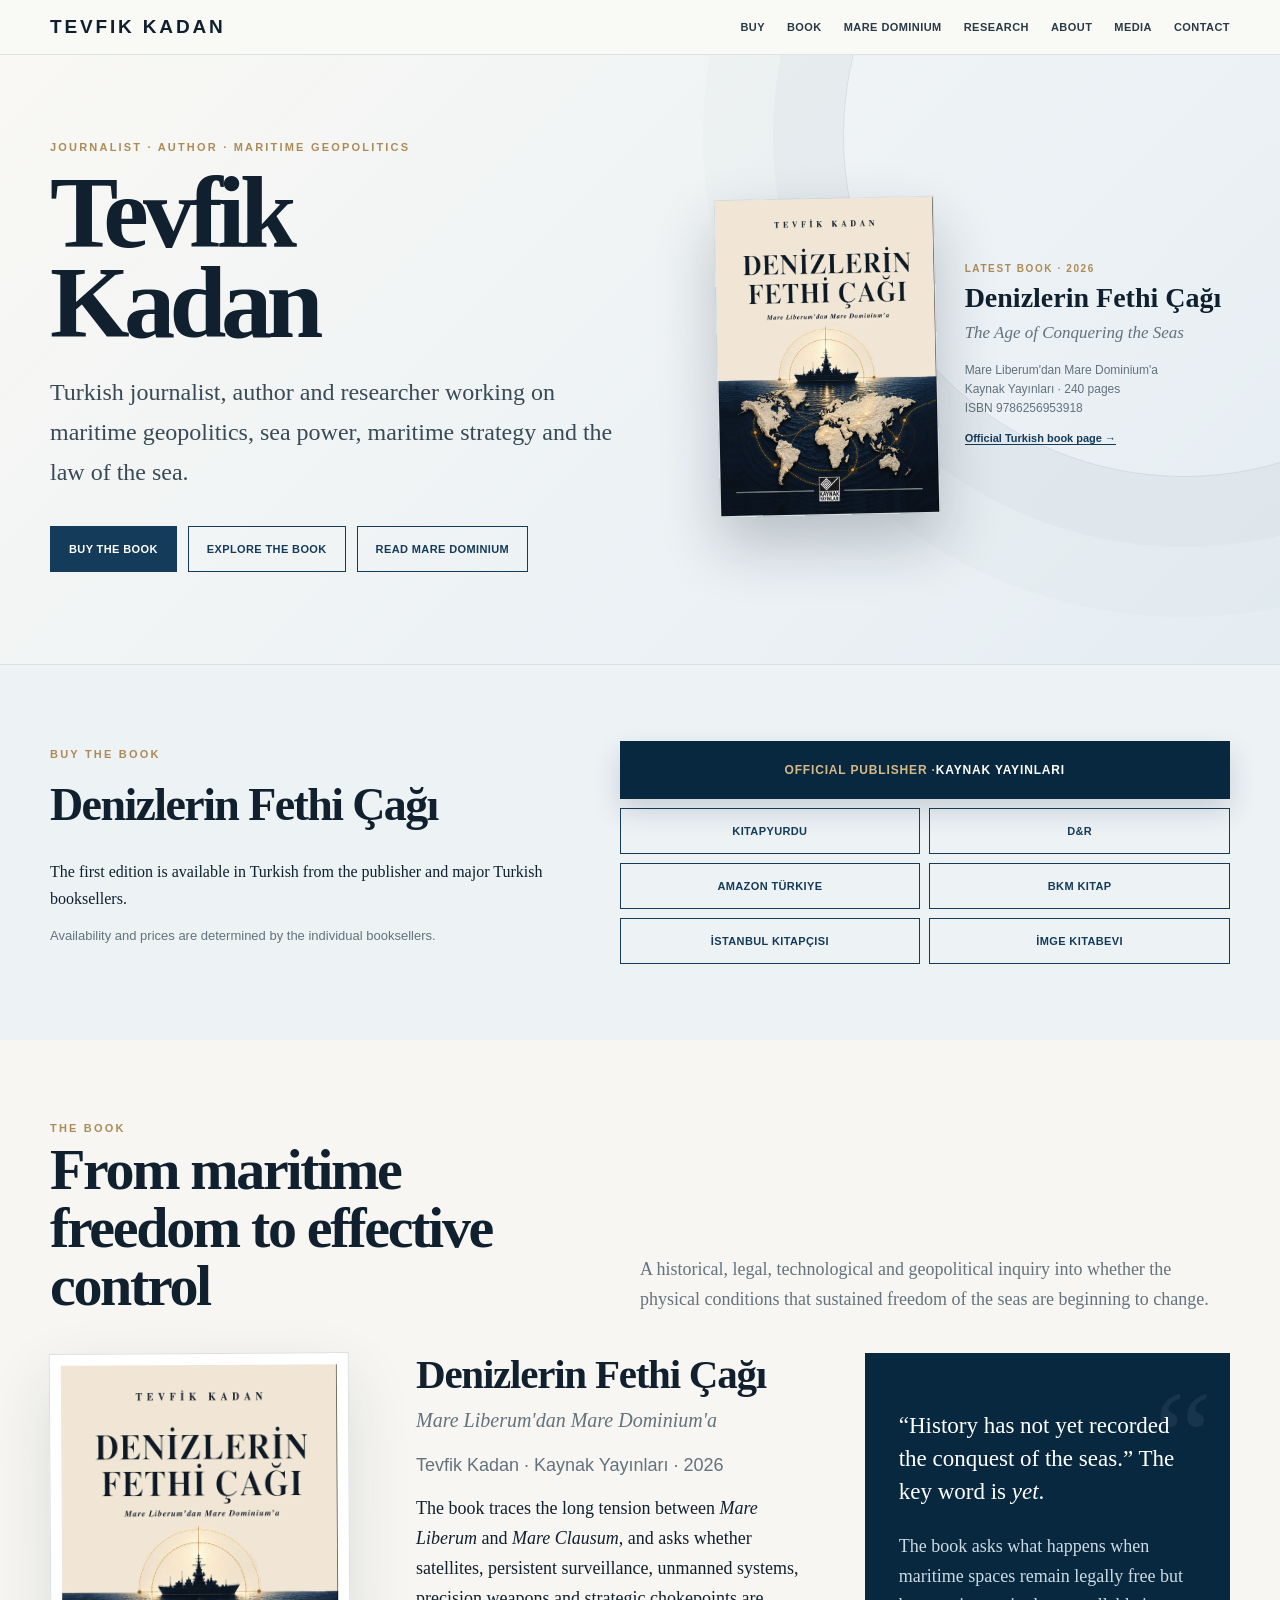
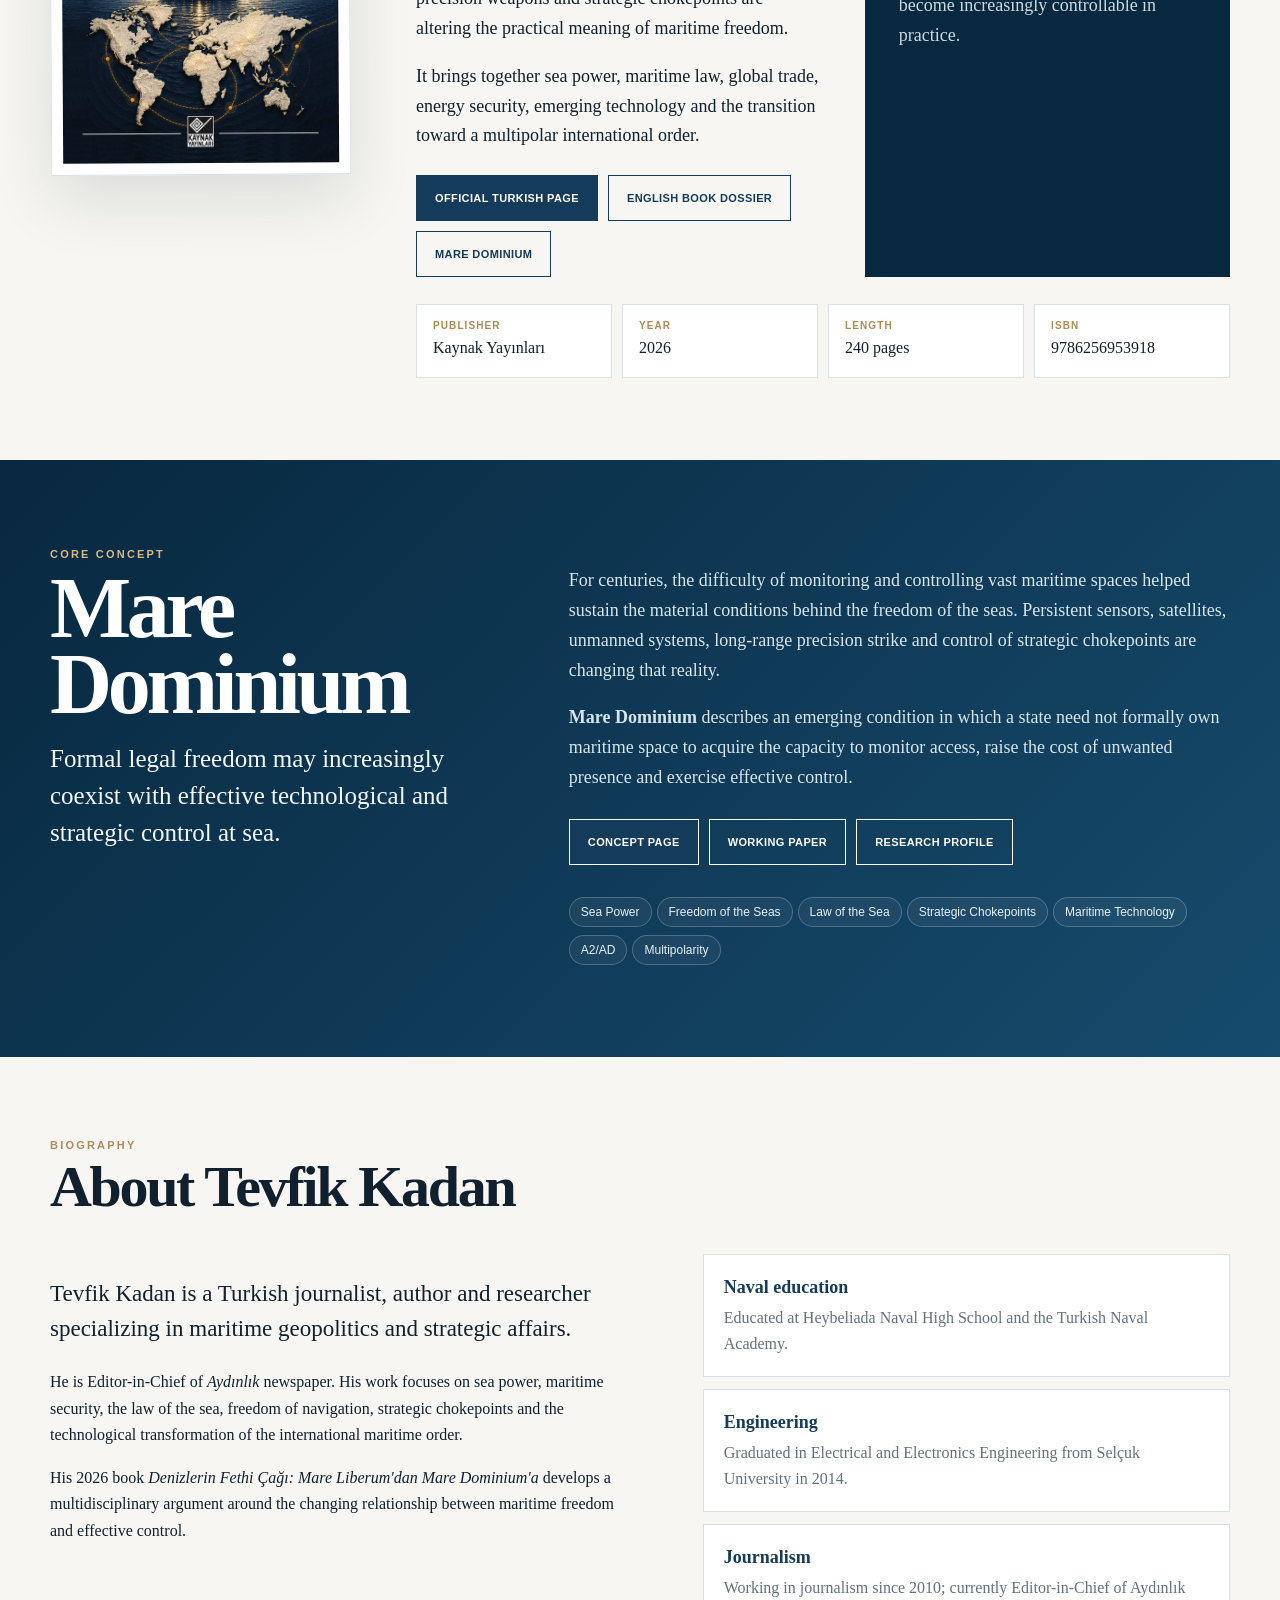
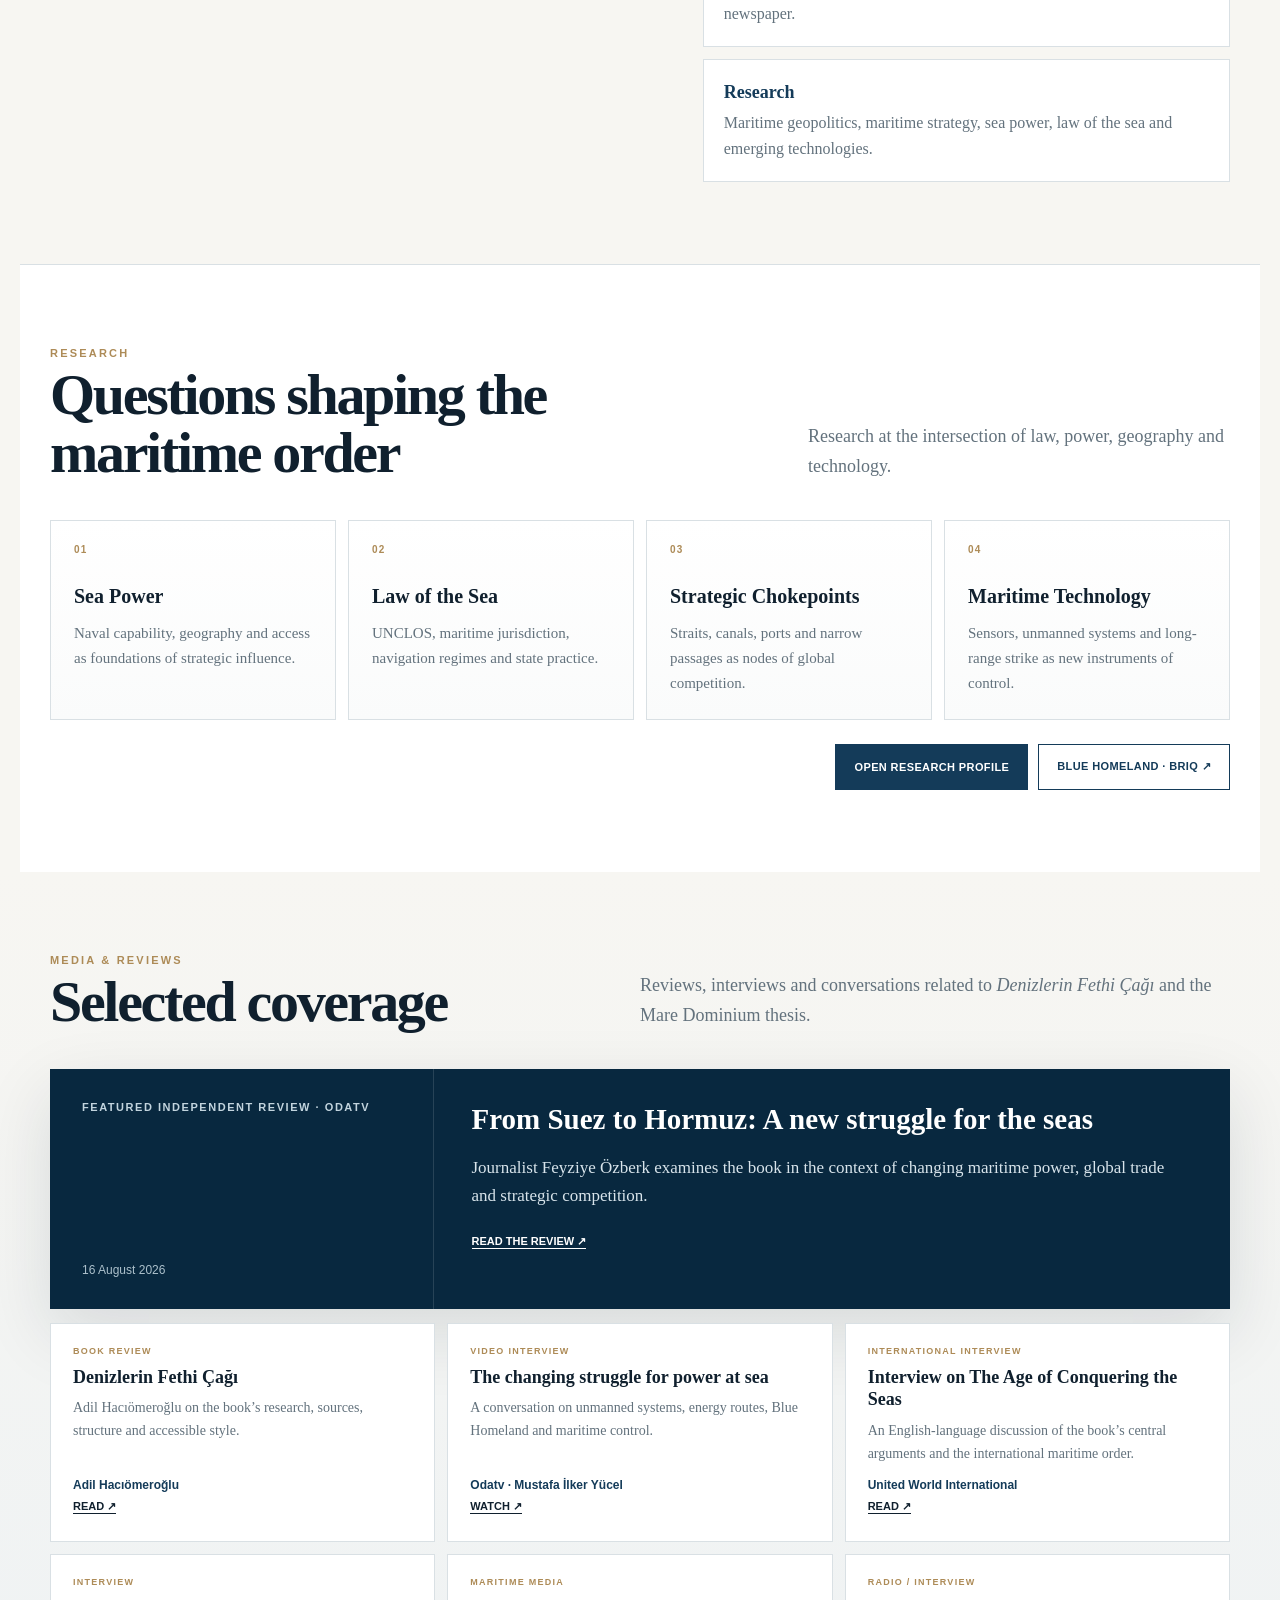
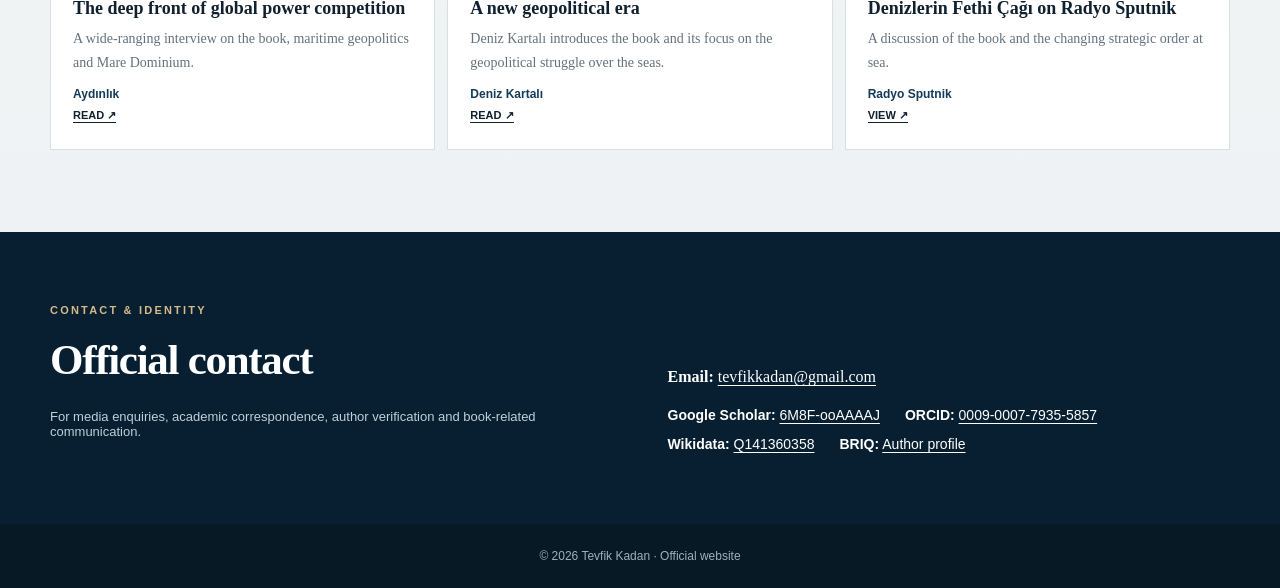
==== index.html @ 5abad2a0 "Connect homepage to BRIQ publication and academic identity" ====
<!doctype html>
<html lang="en">
<head>
<meta charset="utf-8">
<meta name="viewport" content="width=device-width,initial-scale=1">
<title>Tevfik Kadan | Denizlerin Fethi Çağı · Mare Dominium · Maritime Geopolitics</title>
<meta name="description" content="Official website of Tevfik Kadan, Turkish journalist, author and researcher. Author of Denizlerin Fethi Çağı: Mare Liberum'dan Mare Dominium'a and the Mare Dominium scholarly framework.">
<meta name="author" content="Tevfik Kadan">
<link rel="canonical" href="https://tevfikkadan.com/">
<link rel="icon" href="/favicon.svg" type="image/svg+xml">
<meta property="og:type" content="website">
<meta property="og:title" content="Tevfik Kadan | Official Website">
<meta property="og:description" content="Author of Denizlerin Fethi Çağı and researcher on maritime geopolitics, sea power, the law of the sea and Mare Dominium.">
<meta property="og:url" content="https://tevfikkadan.com/">
<meta property="og:image" content="https://tevfikkadan.com/Kapak.png">
<meta name="twitter:card" content="summary_large_image">
<script type="application/ld+json">{"@context":"https://schema.org","@graph":[{"@type":"WebSite","@id":"https://tevfikkadan.com/#website","url":"https://tevfikkadan.com/","name":"Tevfik Kadan | Official Website","publisher":{"@id":"https://tevfikkadan.com/#person"}},{"@type":"ProfilePage","@id":"https://tevfikkadan.com/#profile","url":"https://tevfikkadan.com/","name":"Tevfik Kadan | Official Website","dateModified":"2026-09-14","mainEntity":{"@id":"https://tevfikkadan.com/#person"},"isPartOf":{"@id":"https://tevfikkadan.com/#website"}},{"@type":"Person","@id":"https://tevfikkadan.com/#person","name":"Tevfik Kadan","url":"https://tevfikkadan.com/","email":"mailto:tevfikkadan@gmail.com","jobTitle":"Editor-in-Chief","sameAs":["https://scholar.google.com/citations?user=6M8F-ooAAAAJ","https://orcid.org/0009-0007-7935-5857","https://www.wikidata.org/wiki/Q141360358","https://briqjournal.com/en/author/tevfik-kadan"],"knowsAbout":["Maritime geopolitics","Maritime strategy","Law of the sea","Sea power","Maritime security","Freedom of navigation","UNCLOS","Mare Dominium"]},{"@type":"Book","@id":"https://tevfikkadan.com/denizlerin-fethi-cagi/#book","name":"Denizlerin Fethi Çağı: Mare Liberum'dan Mare Dominium'a","alternateName":"The Age of Conquering the Seas: From Mare Liberum to Mare Dominium","url":"https://tevfikkadan.com/denizlerin-fethi-cagi/","sameAs":["https://www.wikidata.org/wiki/Q141348570","https://tevfikkadan.com/the-age-of-conquering-the-seas/"],"isbn":"9786256953918","datePublished":"2026","inLanguage":"tr","numberOfPages":240,"image":"https://tevfikkadan.com/Kapak.png","author":{"@id":"https://tevfikkadan.com/#person"},"publisher":{"@type":"Organization","name":"Kaynak Yayınları"}},{"@type":"ScholarlyArticle","@id":"https://tevfikkadan.com/research/mare-dominium.html#article","name":"Mare Dominium: Effective Maritime Control and the Transformation of the Freedom of the Seas","headline":"Mare Dominium: Effective Maritime Control and the Transformation of the Freedom of the Seas","url":"https://tevfikkadan.com/research/mare-dominium.html","datePublished":"2026-09-12","dateModified":"2026-09-14","inLanguage":"en","identifier":{"@type":"PropertyValue","propertyID":"DOI","value":"10.5281/zenodo.22726599"},"author":{"@id":"https://tevfikkadan.com/#person"}},{"@type":"ScholarlyArticle","@id":"https://briqjournal.com/en/the-formulation-the-blue-homeland-doctrine#article","name":"The Formulation of the Blue Homeland Doctrine","headline":"The Formulation of the Blue Homeland Doctrine","url":"https://briqjournal.com/en/the-formulation-the-blue-homeland-doctrine","datePublished":"2021","inLanguage":"en","isPartOf":{"@type":"Periodical","name":"BRIQ Belt & Road Initiative Quarterly"},"pagination":"36-50","author":{"@id":"https://tevfikkadan.com/#person"},"sameAs":"https://briqjournal.com/en/the-formulation-the-blue-homeland-doctrine"}]}</script>
<style>
:root{--ink:#10202e;--navy:#143b59;--deep:#08283f;--deep2:#164b6d;--muted:#63727d;--paper:#f7f6f2;--soft:#edf2f5;--white:#fff;--line:#d9e0e4;--gold:#ad8b57;--gold2:#d6bb88;--shadow:0 24px 65px rgba(16,32,46,.12)}
*{box-sizing:border-box}html{scroll-behavior:smooth}body{margin:0;background:var(--paper);color:var(--ink);font-family:Georgia,'Times New Roman',serif;line-height:1.66}a{color:inherit}.sans{font-family:Arial,sans-serif}.kicker{font:800 11px Arial,sans-serif;letter-spacing:.2em;text-transform:uppercase;color:var(--gold)}
header{position:sticky;top:0;z-index:30;background:rgba(249,249,246,.94);backdrop-filter:blur(14px);border-bottom:1px solid rgba(217,224,228,.9)}.nav{max-width:1240px;margin:auto;padding:16px 30px;display:flex;align-items:center;justify-content:space-between;gap:30px}.brand{font:800 19px Arial,sans-serif;letter-spacing:.15em;text-decoration:none;white-space:nowrap}.nav nav{display:flex;gap:22px;align-items:center}.nav nav a{font:800 11px Arial,sans-serif;letter-spacing:.04em;text-transform:uppercase;text-decoration:none;color:#293a46;white-space:nowrap}.nav nav a:hover{color:var(--navy)}
.hero{position:relative;overflow:hidden;background:linear-gradient(135deg,#f9f8f4 0%,#edf2f5 58%,#e5edf2 100%);border-bottom:1px solid var(--line)}.hero:after{content:"";position:absolute;width:680px;height:680px;border-radius:50%;right:-245px;top:-260px;border:1px solid rgba(20,59,89,.11);box-shadow:0 0 0 70px rgba(20,59,89,.025),0 0 0 140px rgba(20,59,89,.016)}.hero-inner{max-width:1240px;margin:auto;padding:86px 30px 92px;display:grid;grid-template-columns:minmax(0,1.07fr) minmax(360px,.93fr);gap:76px;align-items:center;position:relative;z-index:1}.hero h1{font-size:clamp(63px,8vw,104px);line-height:.88;letter-spacing:-.055em;margin:15px 0 25px}.hero-lead{font-size:24px;max-width:710px;color:#394a56;margin:0}.hero-actions{display:flex;gap:11px;flex-wrap:wrap;margin-top:33px}.btn{display:inline-flex;align-items:center;justify-content:center;min-height:46px;padding:11px 18px;border:1px solid var(--navy);background:var(--navy);color:#fff;text-decoration:none;font:800 11px Arial,sans-serif;letter-spacing:.035em;text-transform:uppercase;transition:.18s ease}.btn:hover{transform:translateY(-1px);box-shadow:0 10px 25px rgba(20,59,89,.15)}.btn.alt{background:transparent;color:var(--navy)}.book-stage{display:grid;grid-template-columns:220px 1fr;gap:28px;align-items:center}.hero-cover{display:block;width:100%;box-shadow:0 28px 60px rgba(16,32,46,.24);transform:rotate(-1.2deg);border:1px solid rgba(16,32,46,.1)}.book-stage .label{font:800 10px Arial,sans-serif;letter-spacing:.16em;text-transform:uppercase;color:var(--gold);margin-bottom:9px}.book-stage h2{font-size:28px;line-height:1.08;margin:0 0 6px}.book-stage .eng{font-size:17px;color:var(--muted);font-style:italic}.book-stage .mini{font:12px Arial,sans-serif;color:var(--muted);margin-top:14px;line-height:1.6}.book-stage a{display:inline-block;margin-top:13px;color:var(--navy);font:800 11px Arial,sans-serif;text-decoration:none;border-bottom:1px solid currentColor}
.section{max-width:1240px;margin:auto;padding:82px 30px}.section-head{display:flex;justify-content:space-between;gap:40px;align-items:end;margin-bottom:38px}.section-head h2{font-size:clamp(40px,4.7vw,58px);line-height:1;letter-spacing:-.04em;margin:7px 0 0}.section-intro{max-width:590px;font-size:18px;color:var(--muted);margin:0}.book-feature{display:grid;grid-template-columns:300px 1fr;gap:66px;align-items:start}.cover-frame{background:white;padding:11px;border:1px solid var(--line);box-shadow:var(--shadow);transform:rotate(-.35deg)}.cover-frame img{width:100%;display:block}.book-copy{display:grid;grid-template-columns:1.05fr .95fr;gap:45px}.book-copy h3{font-size:41px;line-height:1.06;letter-spacing:-.03em;margin:0 0 8px}.subtitle{font-size:20px;font-style:italic;color:var(--muted)}.meta{font:13px Arial,sans-serif;color:var(--muted)}.book-copy p{font-size:18px}.quote{background:var(--deep);color:#fff;padding:33px 34px;position:relative;overflow:hidden}.quote:after{content:"“";position:absolute;right:18px;top:-24px;font-size:130px;color:rgba(255,255,255,.065)}.quote p:first-child{font-size:23px;line-height:1.45;position:relative;z-index:1}.quote p:last-child{color:#ccdae2;margin-bottom:0}.book-links{display:flex;gap:10px;flex-wrap:wrap;margin-top:24px}.facts{display:grid;grid-template-columns:repeat(4,1fr);gap:10px;margin-top:27px}.fact{padding:15px 16px;border:1px solid var(--line);background:#fff}.fact strong{display:block;font:800 10px Arial,sans-serif;letter-spacing:.11em;text-transform:uppercase;color:var(--gold);margin-bottom:4px}
.dominium{background:linear-gradient(135deg,var(--deep),var(--deep2));color:white}.dominium-inner{max-width:1240px;margin:auto;padding:88px 30px}.dominium-grid{display:grid;grid-template-columns:.8fr 1.2fr;gap:78px;align-items:start}.dominium h2{font-size:clamp(55px,7vw,86px);line-height:.88;letter-spacing:-.05em;margin:11px 0 18px}.dominium-statement{font-size:25px;line-height:1.48;color:#f3f7f9;margin:0}.dominium-copy{font-size:18px;color:#d8e5eb}.concept-links{display:flex;gap:10px;flex-wrap:wrap;margin-top:26px}.concept-links .btn{border-color:#fff}.concept-links .btn.alt{color:#fff}.tags{margin-top:28px}.tag{display:inline-block;padding:7px 11px;border:1px solid rgba(255,255,255,.22);border-radius:999px;margin:4px 5px 4px 0;font:12px Arial,sans-serif;color:#e7f0f4;background:rgba(255,255,255,.05)}
.about{border-bottom:1px solid var(--line)}.about-grid{display:grid;grid-template-columns:1.05fr .95fr;gap:70px}.about-copy p:first-child{font-size:23px;line-height:1.5}.timeline{display:grid;gap:12px}.milestone{padding:18px 20px;background:#fff;border:1px solid var(--line)}.milestone strong{display:block;color:var(--navy);font-size:18px;margin-bottom:2px}.milestone span{color:var(--muted)}
.research-band{background:#fff}.research-grid{display:grid;grid-template-columns:repeat(4,1fr);gap:12px}.research-card{min-height:178px;padding:23px;border:1px solid var(--line);background:linear-gradient(180deg,#fff,#fafbfb)}.research-no{font:800 10px Arial,sans-serif;letter-spacing:.13em;color:var(--gold);margin-bottom:25px}.research-card h3{font-size:20px;margin:0 0 8px}.research-card p{font-size:15px;color:var(--muted);margin:0}.research-cta{margin-top:24px;display:flex;justify-content:flex-end;gap:10px;flex-wrap:wrap}
.media{background:linear-gradient(180deg,#f7f6f2,#eef2f4)}.media-inner{max-width:1240px;margin:auto;padding:82px 30px}.featured{display:grid;grid-template-columns:.65fr 1.35fr;background:var(--deep);color:#fff;box-shadow:var(--shadow);margin-bottom:14px}.featured-left{padding:32px;border-right:1px solid rgba(255,255,255,.13);display:flex;flex-direction:column;justify-content:space-between;min-height:240px}.featured-left strong{font:800 11px Arial,sans-serif;letter-spacing:.14em;text-transform:uppercase;color:#c2d4de}.featured-left span{font:12px Arial,sans-serif;color:#acc0cb}.featured-main{padding:34px 38px}.featured-main h3{font-size:29px;line-height:1.17;margin:0 0 12px}.featured-main p{font-size:17px;color:#d8e4eb}.media-link{display:inline-block;margin-top:8px;font:800 11px Arial,sans-serif;text-transform:uppercase;text-decoration:none;border-bottom:1px solid currentColor}.media-grid{display:grid;grid-template-columns:repeat(3,1fr);gap:12px}.media-card{background:#fff;border:1px solid var(--line);padding:22px;min-height:190px;display:flex;flex-direction:column;justify-content:space-between}.media-type{font:800 9px Arial,sans-serif;letter-spacing:.14em;text-transform:uppercase;color:var(--gold);margin-bottom:10px}.media-card h3{font-size:18px;line-height:1.25;margin:0 0 8px}.media-card p{font-size:14px;color:var(--muted);margin:0 0 13px}.outlet{font:800 12px Arial,sans-serif;color:var(--navy)}
.buy{background:var(--soft)}.buy-inner{max-width:1240px;margin:auto;padding:76px 30px}.buy-grid{display:grid;grid-template-columns:.9fr 1.1fr;gap:70px;align-items:center}.buy-grid h2{font-size:46px;letter-spacing:-.035em;margin:7px 0 14px}.store-grid{display:grid;grid-template-columns:repeat(2,1fr);gap:9px}.store-grid .publisher{grid-column:1/-1;min-height:58px;background:var(--deep);border-color:var(--deep);font-size:12px;letter-spacing:.07em;box-shadow:0 12px 28px rgba(8,40,63,.16)}.store-grid .publisher:before{content:"Official Publisher · ";color:var(--gold2)}
.contact{background:#071f31;color:#fff}.contact-inner{max-width:1240px;margin:auto;padding:72px 30px}.contact-grid{display:grid;grid-template-columns:1fr 1fr;gap:55px;align-items:end}.contact h2{font-size:43px;letter-spacing:-.03em;margin:8px 0 12px}.contact .meta{color:#bcd0dc}.identity{display:flex;flex-wrap:wrap;gap:13px 25px;font:14px Arial,sans-serif}.contact a{text-underline-offset:3px}footer{background:#061924;color:#9db2bd;text-align:center;padding:23px;font:12px Arial,sans-serif}
@media(max-width:980px){.hero-inner{grid-template-columns:1fr}.book-stage{max-width:600px}.book-feature{grid-template-columns:230px 1fr;gap:42px}.book-copy{grid-template-columns:1fr}.facts{grid-template-columns:1fr 1fr}.dominium-grid,.about-grid,.buy-grid,.contact-grid,.featured{grid-template-columns:1fr}.research-grid,.media-grid{grid-template-columns:1fr 1fr}.featured-left{min-height:auto;border-right:0;border-bottom:1px solid rgba(255,255,255,.13)}}
@media(max-width:720px){.nav{padding:14px 20px;flex-wrap:wrap}.nav nav{display:flex;width:100%;overflow-x:auto;white-space:nowrap;padding-top:4px;gap:16px}.hero-inner{padding:62px 20px}.hero h1{font-size:58px}.hero-lead{font-size:20px}.book-stage{grid-template-columns:145px 1fr;gap:20px}.section,.dominium-inner,.media-inner,.buy-inner,.contact-inner{padding:58px 20px}.section-head{display:block}.section-intro{margin-top:12px}.book-feature{grid-template-columns:1fr}.cover-frame{max-width:220px}.facts,.research-grid,.media-grid,.store-grid{grid-template-columns:1fr}.store-grid .publisher{grid-column:auto}.dominium h2{font-size:58px}.dominium-statement{font-size:22px}.research-cta{justify-content:flex-start}.featured-main,.featured-left{padding:25px}}
</style>
<link rel="stylesheet" href="/assets/site.css">
</head>
<body>
<header><div class="nav"><a class="brand" href="/">TEVFIK KADAN</a><nav><a href="#buy">Buy</a><a href="/denizlerin-fethi-cagi/">Book</a><a href="/mare-dominium/">Mare Dominium</a><a href="/research/">Research</a><a href="#about">About</a><a href="#media">Media</a><a href="#contact">Contact</a></nav></div></header>
<main>
<section class="hero"><div class="hero-inner"><div><div class="kicker">Journalist · Author · Maritime Geopolitics</div><h1>Tevfik<br>Kadan</h1><p class="hero-lead">Turkish journalist, author and researcher working on maritime geopolitics, sea power, maritime strategy and the law of the sea.</p><div class="hero-actions"><a class="btn" href="#buy">Buy the Book</a><a class="btn alt" href="/denizlerin-fethi-cagi/">Explore the Book</a><a class="btn alt" href="/mare-dominium/">Read Mare Dominium</a></div></div><aside class="book-stage"><img class="hero-cover" src="/Kapak.webp" alt="Denizlerin Fethi Çağı by Tevfik Kadan" fetchpriority="high" decoding="async"><div><div class="label">Latest Book · 2026</div><h2>Denizlerin Fethi Çağı</h2><div class="eng">The Age of Conquering the Seas</div><div class="mini">Mare Liberum'dan Mare Dominium'a<br>Kaynak Yayınları · 240 pages<br>ISBN 9786256953918</div><a href="/denizlerin-fethi-cagi/">Official Turkish book page →</a></div></aside></div></section>
<section class="buy" id="buy"><div class="buy-inner"><div class="buy-grid"><div><div class="kicker">Buy the Book</div><h2>Denizlerin Fethi Çağı</h2><p>The first edition is available in Turkish from the publisher and major Turkish booksellers.</p><p class="meta">Availability and prices are determined by the individual booksellers.</p></div><div class="store-grid"><a class="btn publisher" href="https://www.kaynakyayinlari.com/denizlerin-fethi-cagi-tevfik-kadan-p364796.html" target="_blank" rel="noopener">Kaynak Yayınları</a><a class="btn alt" href="https://www.kitapyurdu.com/kitap/denizlerin-fethi-cagi/759648.html" target="_blank" rel="noopener">Kitapyurdu</a><a class="btn alt" href="https://www.dr.com.tr/kitap/denizlerin-fethi-cagi-mare-liberumdan-mare-dominiuma/tevfik-kadan/arastirma-tarih/tarih/dunya-tarihi/urunno=0002232712001" target="_blank" rel="noopener">D&amp;R</a><a class="btn alt" href="https://www.amazon.com.tr/Denizlerin-Fethi-%C3%87a%C4%9F%C4%B1/dp/6256953916" target="_blank" rel="noopener">Amazon Türkiye</a><a class="btn alt" href="https://www.bkmkitap.com/denizlerin-fethi-cagi" target="_blank" rel="noopener">BKM Kitap</a><a class="btn alt" href="https://www.istanbulkitapcisi.com/denizlerin-fethi-cagi" target="_blank" rel="noopener">İstanbul Kitapçısı</a><a class="btn alt" href="https://www.imge.com.tr/urun/denizlerin-fethi-cagi-tevfik-kadan-9786256953918" target="_blank" rel="noopener">İmge Kitabevi</a></div></div></div></section>
<section class="section" id="book"><div class="section-head"><div><div class="kicker">The Book</div><h2>From maritime freedom to effective control</h2></div><p class="section-intro">A historical, legal, technological and geopolitical inquiry into whether the physical conditions that sustained freedom of the seas are beginning to change.</p></div><div class="book-feature"><div class="cover-frame"><img src="/Kapak.webp" alt="Cover of Denizlerin Fethi Çağı: Mare Liberum'dan Mare Dominium'a" loading="lazy" decoding="async"></div><div><div class="book-copy"><div><h3>Denizlerin Fethi Çağı</h3><div class="subtitle">Mare Liberum'dan Mare Dominium'a</div><p class="meta">Tevfik Kadan · Kaynak Yayınları · 2026</p><p>The book traces the long tension between <em>Mare Liberum</em> and <em>Mare Clausum</em>, and asks whether satellites, persistent surveillance, unmanned systems, precision weapons and strategic chokepoints are altering the practical meaning of maritime freedom.</p><p>It brings together sea power, maritime law, global trade, energy security, emerging technology and the transition toward a multipolar international order.</p><div class="book-links"><a class="btn" href="/denizlerin-fethi-cagi/">Official Turkish Page</a><a class="btn alt" href="/the-age-of-conquering-the-seas/">English Book Dossier</a><a class="btn alt" href="/mare-dominium/">Mare Dominium</a></div></div><div class="quote"><p>“History has not yet recorded the conquest of the seas.” The key word is <em>yet</em>.</p><p>The book asks what happens when maritime spaces remain legally free but become increasingly controllable in practice.</p></div></div><div class="facts"><div class="fact"><strong>Publisher</strong>Kaynak Yayınları</div><div class="fact"><strong>Year</strong>2026</div><div class="fact"><strong>Length</strong>240 pages</div><div class="fact"><strong>ISBN</strong>9786256953918</div></div></div></div></section>
<section class="dominium" id="mare-dominium"><div class="dominium-inner"><div class="dominium-grid"><div><div class="kicker" style="color:var(--gold2)">Core Concept</div><h2>Mare<br>Dominium</h2><p class="dominium-statement">Formal legal freedom may increasingly coexist with effective technological and strategic control at sea.</p></div><div class="dominium-copy"><p>For centuries, the difficulty of monitoring and controlling vast maritime spaces helped sustain the material conditions behind the freedom of the seas. Persistent sensors, satellites, unmanned systems, long-range precision strike and control of strategic chokepoints are changing that reality.</p><p><strong>Mare Dominium</strong> describes an emerging condition in which a state need not formally own maritime space to acquire the capacity to monitor access, raise the cost of unwanted presence and exercise effective control.</p><div class="concept-links"><a class="btn" href="/mare-dominium/">Concept Page</a><a class="btn alt" href="/research/mare-dominium.html">Working Paper</a><a class="btn alt" href="/research/">Research Profile</a></div><div class="tags"><span class="tag">Sea Power</span><span class="tag">Freedom of the Seas</span><span class="tag">Law of the Sea</span><span class="tag">Strategic Chokepoints</span><span class="tag">Maritime Technology</span><span class="tag">A2/AD</span><span class="tag">Multipolarity</span></div></div></div></div></section>
<section class="section about" id="about"><div class="section-head"><div><div class="kicker">Biography</div><h2>About Tevfik Kadan</h2></div></div><div class="about-grid"><div class="about-copy"><p>Tevfik Kadan is a Turkish journalist, author and researcher specializing in maritime geopolitics and strategic affairs.</p><p>He is Editor-in-Chief of <em>Aydınlık</em> newspaper. His work focuses on sea power, maritime security, the law of the sea, freedom of navigation, strategic chokepoints and the technological transformation of the international maritime order.</p><p>His 2026 book <em>Denizlerin Fethi Çağı: Mare Liberum'dan Mare Dominium'a</em> develops a multidisciplinary argument around the changing relationship between maritime freedom and effective control.</p></div><div class="timeline"><div class="milestone"><strong>Naval education</strong><span>Educated at Heybeliada Naval High School and the Turkish Naval Academy.</span></div><div class="milestone"><strong>Engineering</strong><span>Graduated in Electrical and Electronics Engineering from Selçuk University in 2014.</span></div><div class="milestone"><strong>Journalism</strong><span>Working in journalism since 2010; currently Editor-in-Chief of Aydınlık newspaper.</span></div><div class="milestone"><strong>Research</strong><span>Maritime geopolitics, maritime strategy, sea power, law of the sea and emerging technologies.</span></div></div></div></section>
<section class="section research-band" id="research"><div class="section-head"><div><div class="kicker">Research</div><h2>Questions shaping the maritime order</h2></div><p class="section-intro">Research at the intersection of law, power, geography and technology.</p></div><div class="research-grid"><div class="research-card"><div class="research-no">01</div><h3>Sea Power</h3><p>Naval capability, geography and access as foundations of strategic influence.</p></div><div class="research-card"><div class="research-no">02</div><h3>Law of the Sea</h3><p>UNCLOS, maritime jurisdiction, navigation regimes and state practice.</p></div><div class="research-card"><div class="research-no">03</div><h3>Strategic Chokepoints</h3><p>Straits, canals, ports and narrow passages as nodes of global competition.</p></div><div class="research-card"><div class="research-no">04</div><h3>Maritime Technology</h3><p>Sensors, unmanned systems and long-range strike as new instruments of control.</p></div></div><div class="research-cta"><a class="btn" href="/research/">Open Research Profile</a><a class="btn alt" href="https://briqjournal.com/en/the-formulation-the-blue-homeland-doctrine" target="_blank" rel="noopener">Blue Homeland · BRIQ ↗</a></div></section>
<section class="media" id="media"><div class="media-inner"><div class="section-head"><div><div class="kicker">Media & Reviews</div><h2>Selected coverage</h2></div><p class="section-intro">Reviews, interviews and conversations related to <em>Denizlerin Fethi Çağı</em> and the Mare Dominium thesis.</p></div><div class="featured"><div class="featured-left"><strong>Featured Independent Review · Odatv</strong><span>16 August 2026</span></div><div class="featured-main"><h3>From Suez to Hormuz: A new struggle for the seas</h3><p>Journalist Feyziye Özberk examines the book in the context of changing maritime power, global trade and strategic competition.</p><a class="media-link" href="https://www.odatv.com/guncel/suveysten-hurmuze-denizlerde-yeni-paylasim-mucadelesi-120158461" target="_blank" rel="noopener">Read the review ↗</a></div></div><div class="media-grid"><article class="media-card"><div><div class="media-type">Book Review</div><h3>Denizlerin Fethi Çağı</h3><p>Adil Hacıömeroğlu on the book’s research, sources, structure and accessible style.</p></div><div><div class="outlet">Adil Hacıömeroğlu</div><a class="media-link" href="https://adiladalet.blogspot.com/2026/07/denizlerin-fethi-cagi.html" target="_blank" rel="noopener">Read ↗</a></div></article><article class="media-card"><div><div class="media-type">Video Interview</div><h3>The changing struggle for power at sea</h3><p>A conversation on unmanned systems, energy routes, Blue Homeland and maritime control.</p></div><div><div class="outlet">Odatv · Mustafa İlker Yücel</div><a class="media-link" href="https://www.youtube.com/watch?v=in4m-jHoH_c" target="_blank" rel="noopener">Watch ↗</a></div></article><article class="media-card"><div><div class="media-type">International Interview</div><h3>Interview on The Age of Conquering the Seas</h3><p>An English-language discussion of the book’s central arguments and the international maritime order.</p></div><div><div class="outlet">United World International</div><a class="media-link" href="https://uwidata.net/39490-interview-on-the-new-book-the-age-of-conquering-the-seas/" target="_blank" rel="noopener">Read ↗</a></div></article><article class="media-card"><div><div class="media-type">Interview</div><h3>The deep front of global power competition</h3><p>A wide-ranging interview on the book, maritime geopolitics and Mare Dominium.</p></div><div><div class="outlet">Aydınlık</div><a class="media-link" href="https://www.aydinlik.com.tr/haber/kuresel-guc-mucadelesinin-derin-cephesi-denizlerin-fethi-cagi-583928" target="_blank" rel="noopener">Read ↗</a></div></article><article class="media-card"><div><div class="media-type">Maritime Media</div><h3>A new geopolitical era</h3><p>Deniz Kartalı introduces the book and its focus on the geopolitical struggle over the seas.</p></div><div><div class="outlet">Deniz Kartalı</div><a class="media-link" href="https://denizkartali.com/yeni-jeopolitik-donemin-denizlerin-fethi-cagi-raflarda/" target="_blank" rel="noopener">Read ↗</a></div></article><article class="media-card"><div><div class="media-type">Radio / Interview</div><h3>Denizlerin Fethi Çağı on Radyo Sputnik</h3><p>A discussion of the book and the changing strategic order at sea.</p></div><div><div class="outlet">Radyo Sputnik</div><a class="media-link" href="https://x.com/radyosputniktr/status/2082073595040198798" target="_blank" rel="noopener">View ↗</a></div></article></div></div></section>
<section class="contact" id="contact"><div class="contact-inner"><div class="contact-grid"><div><div class="kicker" style="color:var(--gold2)">Contact & Identity</div><h2>Official contact</h2><p class="meta">For media enquiries, academic correspondence, author verification and book-related communication.</p></div><div><p><strong>Email:</strong> <a href="mailto:tevfikkadan@gmail.com">tevfikkadan@gmail.com</a></p><div class="identity"><span><strong>Google Scholar:</strong> <a href="https://scholar.google.com/citations?user=6M8F-ooAAAAJ" target="_blank" rel="noopener">6M8F-ooAAAAJ</a></span><span><strong>ORCID:</strong> <a href="https://orcid.org/0009-0007-7935-5857" target="_blank" rel="noopener">0009-0007-7935-5857</a></span><span><strong>Wikidata:</strong> <a href="https://www.wikidata.org/wiki/Q141360358" target="_blank" rel="noopener">Q141360358</a></span><span><strong>BRIQ:</strong> <a href="https://briqjournal.com/en/author/tevfik-kadan" target="_blank" rel="noopener">Author profile</a></span></div></div></div></div></section>
</main><footer>© 2026 Tevfik Kadan · Official website</footer>
</body></html>
---- assets/site.css ----
:root{--ink:#10202e;--navy:#143b59;--deep:#08283f;--deep2:#164b6d;--muted:#63727d;--paper:#f7f6f2;--soft:#edf2f5;--white:#fff;--line:#d9e0e4;--gold:#ad8b57;--gold2:#d6bb88;--shadow:0 24px 65px rgba(16,32,46,.12)}
html{scroll-behavior:smooth}
body{margin:0;color:var(--ink)}
img{max-width:100%;height:auto}
a,button{outline-offset:3px}
a:focus-visible,button:focus-visible{outline:2px solid var(--gold)}
[id]{scroll-margin-top:90px}
header{position:sticky;top:0;z-index:30;background:rgba(249,249,246,.94);backdrop-filter:blur(14px);border-bottom:1px solid rgba(217,224,228,.9)}
.nav{max-width:1240px;margin:auto;padding:16px 30px;display:flex;align-items:center;justify-content:space-between;gap:30px}
.brand{font:800 19px Arial,sans-serif;letter-spacing:.15em;text-decoration:none;white-space:nowrap;color:var(--ink)}
.nav nav,.nav .links,.nav .navlinks{display:flex;gap:22px;align-items:center}
.nav nav a,.nav .links a,.nav .navlinks a{font:800 11px Arial,sans-serif;letter-spacing:.04em;text-transform:uppercase;text-decoration:none;color:#293a46;white-space:nowrap}
.nav nav a:hover,.nav .links a:hover,.nav .navlinks a:hover{color:var(--navy)}
.btn{display:inline-flex;align-items:center;justify-content:center;min-height:46px;padding:11px 18px;border:1px solid var(--navy);background:var(--navy);color:#fff;text-decoration:none;font:800 11px Arial,sans-serif;letter-spacing:.035em;text-transform:uppercase;transition:transform .18s ease,box-shadow .18s ease,background-color .18s ease,color .18s ease}
.btn:hover{transform:translateY(-1px);box-shadow:0 10px 25px rgba(20,59,89,.15)}
.btn.alt{background:transparent;color:var(--navy)}
footer{background:#061924;color:#9db2bd;text-align:center;padding:25px;font:12px Arial,sans-serif}
@media(max-width:720px){.nav{padding:14px 20px;flex-wrap:wrap}.nav nav,.nav .links,.nav .navlinks{display:flex;width:100%;overflow-x:auto;white-space:nowrap;padding-top:4px;gap:16px}.brand{font-size:18px}}
@media(prefers-reduced-motion:reduce){html{scroll-behavior:auto}.btn{transition:none}.btn:hover{transform:none}}
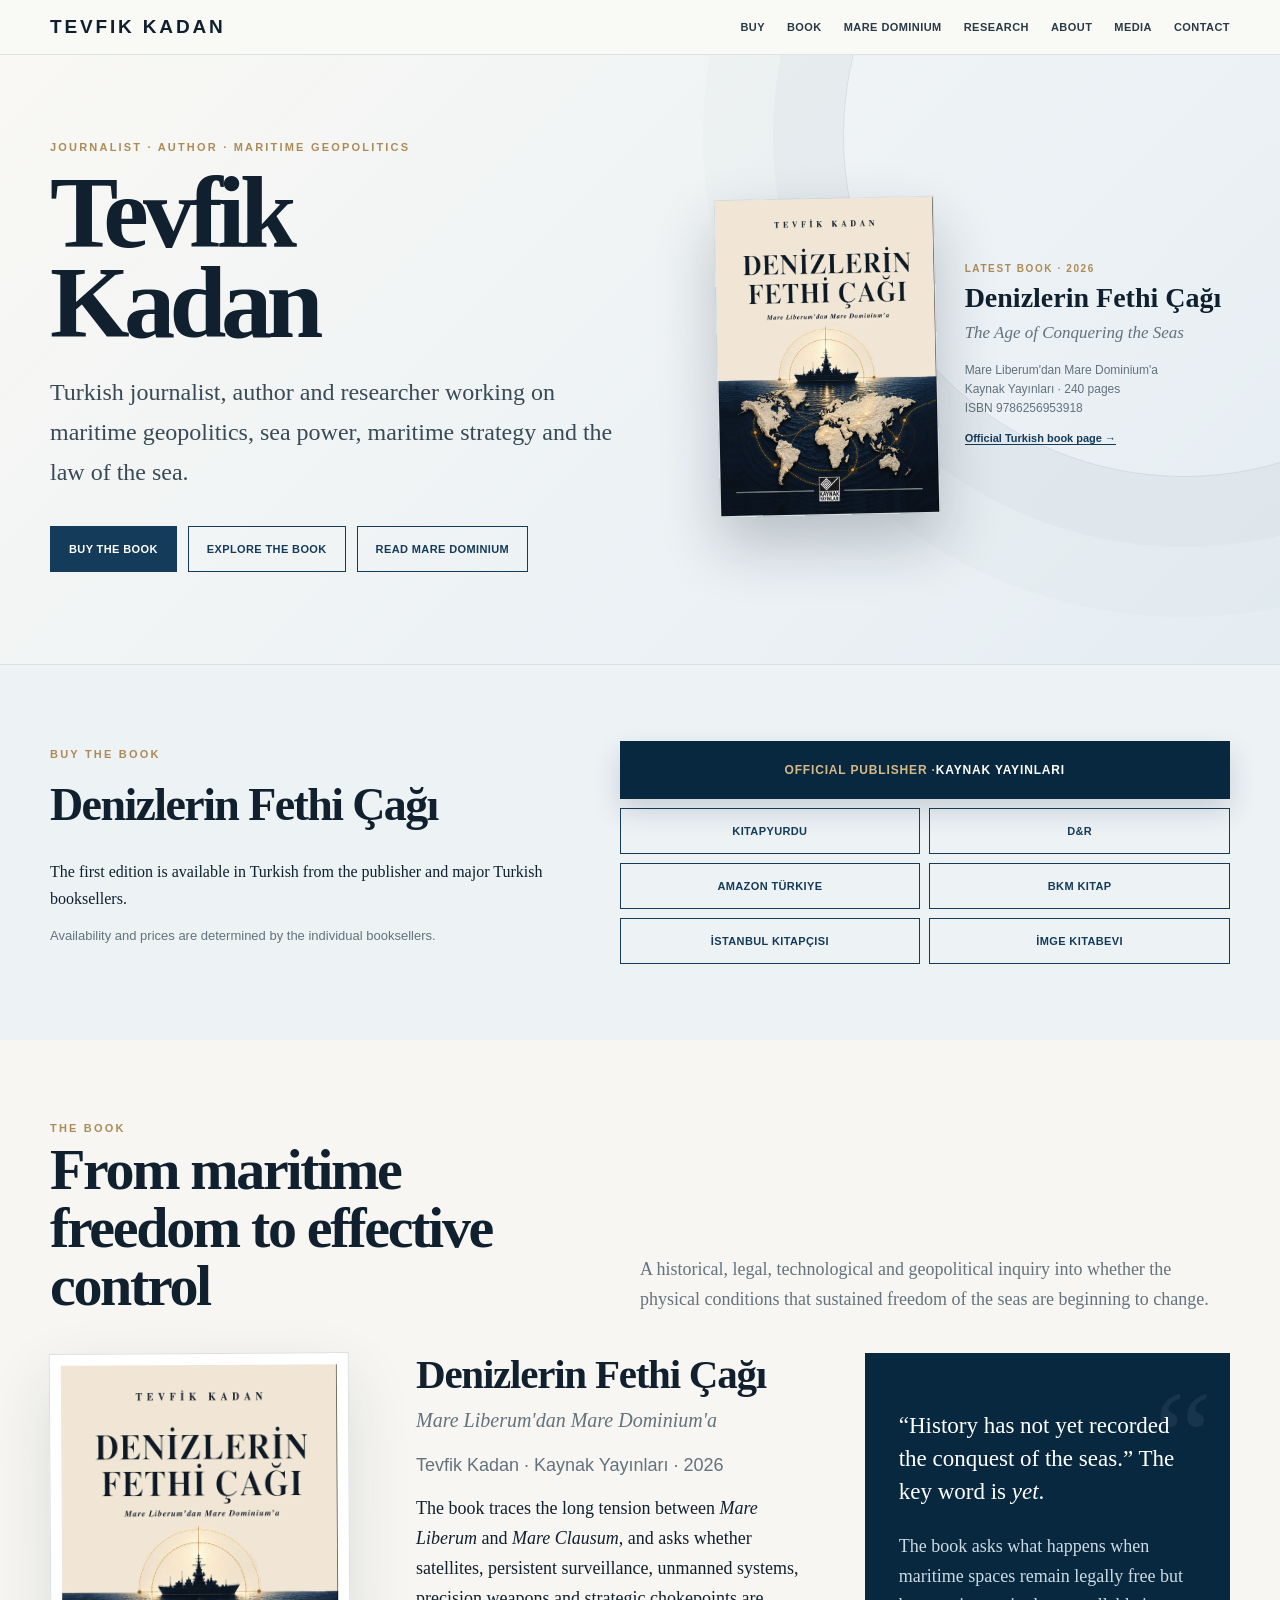
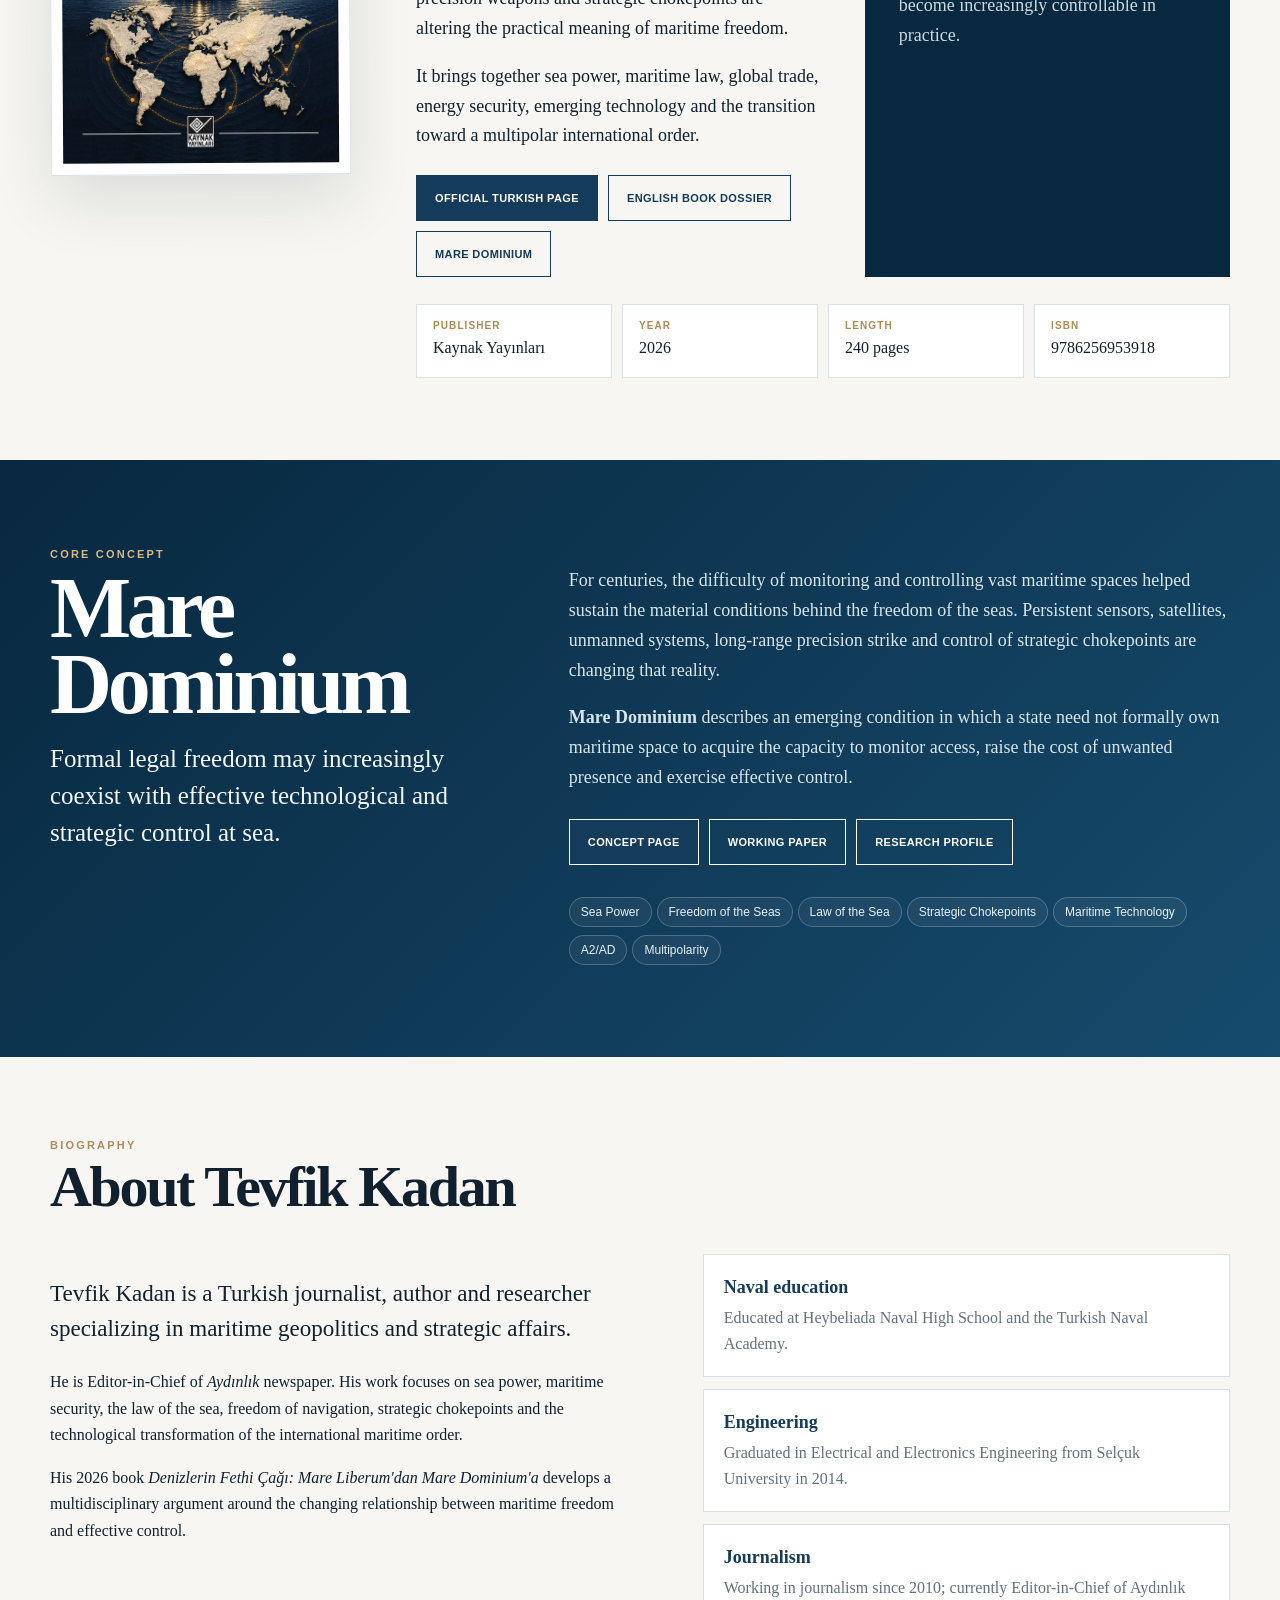
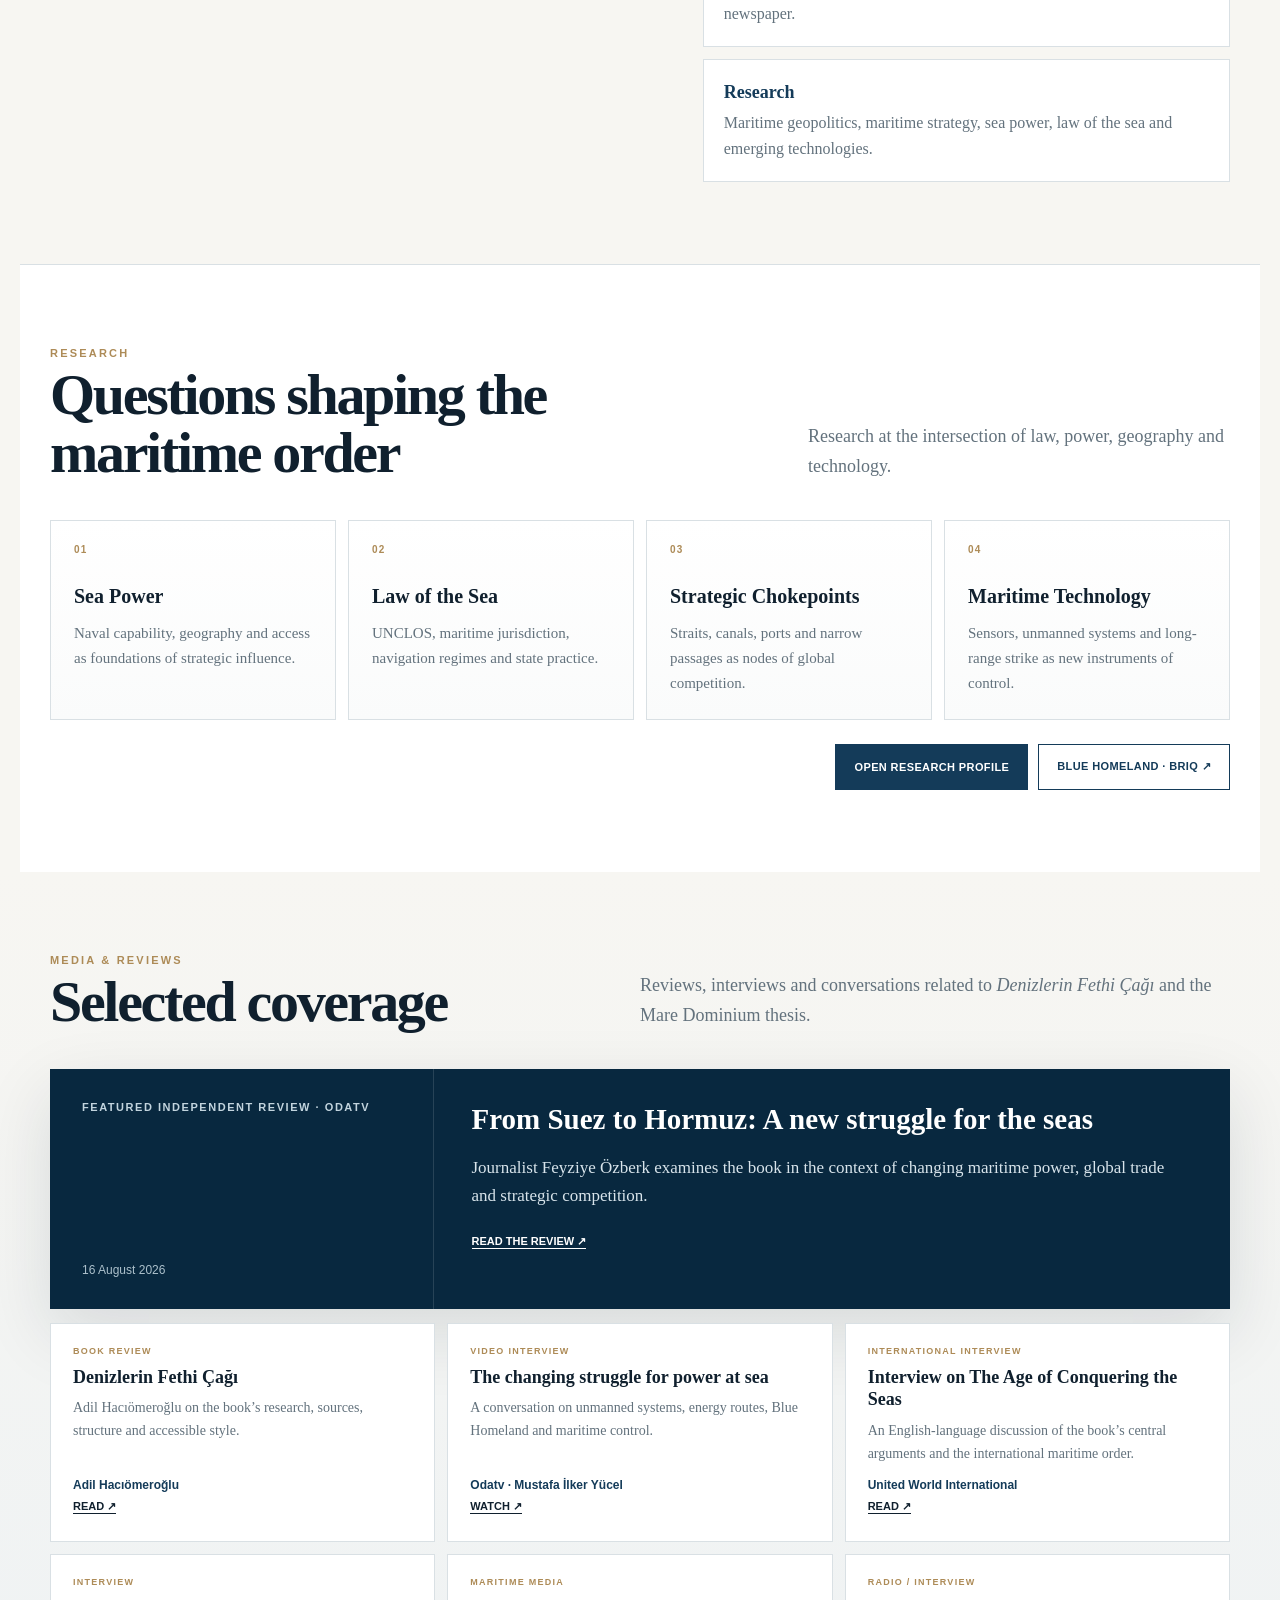
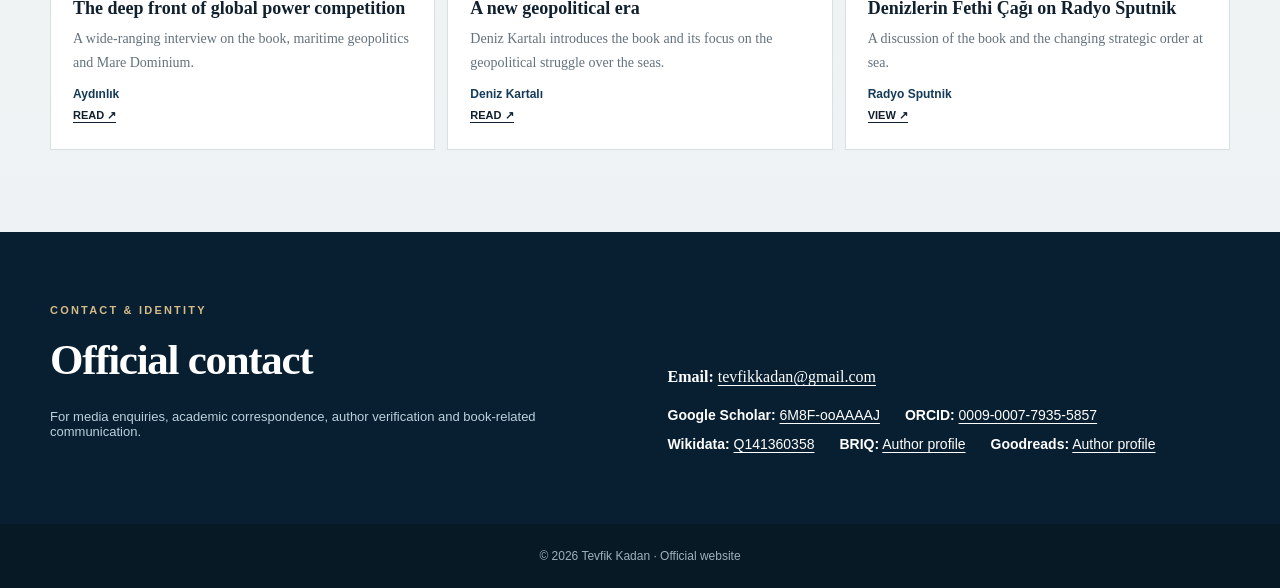
==== commit 49a301ff: "Add Goodreads author identity and fix BRIQ profile URL" ====
--- a/index.html
+++ b/index.html
@@ -3,7 +3,7 @@
 <head>
 <meta charset="utf-8">
 <meta name="viewport" content="width=device-width,initial-scale=1">
-<title>Tevfik Kadan | Denizlerin Fethi Çağı · Mare Dominium · Maritime Geopolitics</title>
+<title>Tevfik Kadan | Denizlerin Fethi Çağı · Mare Dominium</title>
 <meta name="description" content="Official website of Tevfik Kadan, Turkish journalist, author and researcher. Author of Denizlerin Fethi Çağı: Mare Liberum'dan Mare Dominium'a and the Mare Dominium scholarly framework.">
 <meta name="author" content="Tevfik Kadan">
 <link rel="canonical" href="https://tevfikkadan.com/">
@@ -14,7 +14,7 @@
 <meta property="og:url" content="https://tevfikkadan.com/">
 <meta property="og:image" content="https://tevfikkadan.com/Kapak.png">
 <meta name="twitter:card" content="summary_large_image">
-<script type="application/ld+json">{"@context":"https://schema.org","@graph":[{"@type":"WebSite","@id":"https://tevfikkadan.com/#website","url":"https://tevfikkadan.com/","name":"Tevfik Kadan | Official Website","publisher":{"@id":"https://tevfikkadan.com/#person"}},{"@type":"ProfilePage","@id":"https://tevfikkadan.com/#profile","url":"https://tevfikkadan.com/","name":"Tevfik Kadan | Official Website","dateModified":"2026-09-14","mainEntity":{"@id":"https://tevfikkadan.com/#person"},"isPartOf":{"@id":"https://tevfikkadan.com/#website"}},{"@type":"Person","@id":"https://tevfikkadan.com/#person","name":"Tevfik Kadan","url":"https://tevfikkadan.com/","email":"mailto:tevfikkadan@gmail.com","jobTitle":"Editor-in-Chief","sameAs":["https://scholar.google.com/citations?user=6M8F-ooAAAAJ","https://orcid.org/0009-0007-7935-5857","https://www.wikidata.org/wiki/Q141360358","https://briqjournal.com/en/author/tevfik-kadan"],"knowsAbout":["Maritime geopolitics","Maritime strategy","Law of the sea","Sea power","Maritime security","Freedom of navigation","UNCLOS","Mare Dominium"]},{"@type":"Book","@id":"https://tevfikkadan.com/denizlerin-fethi-cagi/#book","name":"Denizlerin Fethi Çağı: Mare Liberum'dan Mare Dominium'a","alternateName":"The Age of Conquering the Seas: From Mare Liberum to Mare Dominium","url":"https://tevfikkadan.com/denizlerin-fethi-cagi/","sameAs":["https://www.wikidata.org/wiki/Q141348570","https://tevfikkadan.com/the-age-of-conquering-the-seas/"],"isbn":"9786256953918","datePublished":"2026","inLanguage":"tr","numberOfPages":240,"image":"https://tevfikkadan.com/Kapak.png","author":{"@id":"https://tevfikkadan.com/#person"},"publisher":{"@type":"Organization","name":"Kaynak Yayınları"}},{"@type":"ScholarlyArticle","@id":"https://tevfikkadan.com/research/mare-dominium.html#article","name":"Mare Dominium: Effective Maritime Control and the Transformation of the Freedom of the Seas","headline":"Mare Dominium: Effective Maritime Control and the Transformation of the Freedom of the Seas","url":"https://tevfikkadan.com/research/mare-dominium.html","datePublished":"2026-09-12","dateModified":"2026-09-14","inLanguage":"en","identifier":{"@type":"PropertyValue","propertyID":"DOI","value":"10.5281/zenodo.22726599"},"author":{"@id":"https://tevfikkadan.com/#person"}},{"@type":"ScholarlyArticle","@id":"https://briqjournal.com/en/the-formulation-the-blue-homeland-doctrine#article","name":"The Formulation of the Blue Homeland Doctrine","headline":"The Formulation of the Blue Homeland Doctrine","url":"https://briqjournal.com/en/the-formulation-the-blue-homeland-doctrine","datePublished":"2021","inLanguage":"en","isPartOf":{"@type":"Periodical","name":"BRIQ Belt & Road Initiative Quarterly"},"pagination":"36-50","author":{"@id":"https://tevfikkadan.com/#person"},"sameAs":"https://briqjournal.com/en/the-formulation-the-blue-homeland-doctrine"}]}</script>
+<script type="application/ld+json">{"@context":"https://schema.org","@graph":[{"@type":"WebSite","@id":"https://tevfikkadan.com/#website","url":"https://tevfikkadan.com/","name":"Tevfik Kadan | Official Website","publisher":{"@id":"https://tevfikkadan.com/#person"}},{"@type":"ProfilePage","@id":"https://tevfikkadan.com/#profile","url":"https://tevfikkadan.com/","name":"Tevfik Kadan | Official Website","mainEntity":{"@id":"https://tevfikkadan.com/#person"},"isPartOf":{"@id":"https://tevfikkadan.com/#website"}},{"@type":"Person","@id":"https://tevfikkadan.com/#person","name":"Tevfik Kadan","url":"https://tevfikkadan.com/","email":"mailto:tevfikkadan@gmail.com","jobTitle":"Editor-in-Chief","sameAs":["https://scholar.google.com/citations?user=6M8F-ooAAAAJ","https://orcid.org/0009-0007-7935-5857","https://www.wikidata.org/wiki/Q141360358","https://briqjournal.com/en/user/tevfik-kadan","https://www.goodreads.com/author/show/72265727.Tevfik_Kadan"],"knowsAbout":["Maritime geopolitics","Maritime strategy","Law of the sea","Sea power","Maritime security","Freedom of navigation","UNCLOS","Mare Dominium"]},{"@type":"Book","@id":"https://tevfikkadan.com/denizlerin-fethi-cagi/#book","name":"Denizlerin Fethi Çağı: Mare Liberum'dan Mare Dominium'a","alternateName":"The Age of Conquering the Seas: From Mare Liberum to Mare Dominium","url":"https://tevfikkadan.com/denizlerin-fethi-cagi/","sameAs":["https://www.wikidata.org/wiki/Q141348570","https://tevfikkadan.com/the-age-of-conquering-the-seas/"],"isbn":"9786256953918","datePublished":"2026","inLanguage":"tr","numberOfPages":240,"image":"https://tevfikkadan.com/Kapak.png","author":{"@id":"https://tevfikkadan.com/#person"}},{"@type":"ScholarlyArticle","@id":"https://tevfikkadan.com/research/mare-dominium.html#article","name":"Mare Dominium: Effective Maritime Control and the Transformation of the Freedom of the Seas","headline":"Mare Dominium: Effective Maritime Control and the Transformation of the Freedom of the Seas","url":"https://tevfikkadan.com/research/mare-dominium.html","datePublished":"2026-09-12","dateModified":"2026-09-14","inLanguage":"en","identifier":{"@type":"PropertyValue","propertyID":"DOI","value":"10.5281/zenodo.22726599"},"author":{"@id":"https://tevfikkadan.com/#person"}},{"@type":"ScholarlyArticle","@id":"https://briqjournal.com/en/the-formulation-the-blue-homeland-doctrine#article","name":"The Formulation of the Blue Homeland Doctrine","headline":"The Formulation of the Blue Homeland Doctrine","url":"https://briqjournal.com/en/the-formulation-the-blue-homeland-doctrine","datePublished":"2021","inLanguage":"en","isPartOf":{"@type":"Periodical","name":"BRIQ Belt & Road Initiative Quarterly"},"pagination":"36-50","author":{"@id":"https://tevfikkadan.com/#person"},"sameAs":"https://briqjournal.com/en/the-formulation-the-blue-homeland-doctrine"}]}</script>
 <style>
 :root{--ink:#10202e;--navy:#143b59;--deep:#08283f;--deep2:#164b6d;--muted:#63727d;--paper:#f7f6f2;--soft:#edf2f5;--white:#fff;--line:#d9e0e4;--gold:#ad8b57;--gold2:#d6bb88;--shadow:0 24px 65px rgba(16,32,46,.12)}
 *{box-sizing:border-box}html{scroll-behavior:smooth}body{margin:0;background:var(--paper);color:var(--ink);font-family:Georgia,'Times New Roman',serif;line-height:1.66}a{color:inherit}.sans{font-family:Arial,sans-serif}.kicker{font:800 11px Arial,sans-serif;letter-spacing:.2em;text-transform:uppercase;color:var(--gold)}
@@ -42,6 +42,6 @@
 <section class="section about" id="about"><div class="section-head"><div><div class="kicker">Biography</div><h2>About Tevfik Kadan</h2></div></div><div class="about-grid"><div class="about-copy"><p>Tevfik Kadan is a Turkish journalist, author and researcher specializing in maritime geopolitics and strategic affairs.</p><p>He is Editor-in-Chief of <em>Aydınlık</em> newspaper. His work focuses on sea power, maritime security, the law of the sea, freedom of navigation, strategic chokepoints and the technological transformation of the international maritime order.</p><p>His 2026 book <em>Denizlerin Fethi Çağı: Mare Liberum'dan Mare Dominium'a</em> develops a multidisciplinary argument around the changing relationship between maritime freedom and effective control.</p></div><div class="timeline"><div class="milestone"><strong>Naval education</strong><span>Educated at Heybeliada Naval High School and the Turkish Naval Academy.</span></div><div class="milestone"><strong>Engineering</strong><span>Graduated in Electrical and Electronics Engineering from Selçuk University in 2014.</span></div><div class="milestone"><strong>Journalism</strong><span>Working in journalism since 2010; currently Editor-in-Chief of Aydınlık newspaper.</span></div><div class="milestone"><strong>Research</strong><span>Maritime geopolitics, maritime strategy, sea power, law of the sea and emerging technologies.</span></div></div></div></section>
 <section class="section research-band" id="research"><div class="section-head"><div><div class="kicker">Research</div><h2>Questions shaping the maritime order</h2></div><p class="section-intro">Research at the intersection of law, power, geography and technology.</p></div><div class="research-grid"><div class="research-card"><div class="research-no">01</div><h3>Sea Power</h3><p>Naval capability, geography and access as foundations of strategic influence.</p></div><div class="research-card"><div class="research-no">02</div><h3>Law of the Sea</h3><p>UNCLOS, maritime jurisdiction, navigation regimes and state practice.</p></div><div class="research-card"><div class="research-no">03</div><h3>Strategic Chokepoints</h3><p>Straits, canals, ports and narrow passages as nodes of global competition.</p></div><div class="research-card"><div class="research-no">04</div><h3>Maritime Technology</h3><p>Sensors, unmanned systems and long-range strike as new instruments of control.</p></div></div><div class="research-cta"><a class="btn" href="/research/">Open Research Profile</a><a class="btn alt" href="https://briqjournal.com/en/the-formulation-the-blue-homeland-doctrine" target="_blank" rel="noopener">Blue Homeland · BRIQ ↗</a></div></section>
 <section class="media" id="media"><div class="media-inner"><div class="section-head"><div><div class="kicker">Media & Reviews</div><h2>Selected coverage</h2></div><p class="section-intro">Reviews, interviews and conversations related to <em>Denizlerin Fethi Çağı</em> and the Mare Dominium thesis.</p></div><div class="featured"><div class="featured-left"><strong>Featured Independent Review · Odatv</strong><span>16 August 2026</span></div><div class="featured-main"><h3>From Suez to Hormuz: A new struggle for the seas</h3><p>Journalist Feyziye Özberk examines the book in the context of changing maritime power, global trade and strategic competition.</p><a class="media-link" href="https://www.odatv.com/guncel/suveysten-hurmuze-denizlerde-yeni-paylasim-mucadelesi-120158461" target="_blank" rel="noopener">Read the review ↗</a></div></div><div class="media-grid"><article class="media-card"><div><div class="media-type">Book Review</div><h3>Denizlerin Fethi Çağı</h3><p>Adil Hacıömeroğlu on the book’s research, sources, structure and accessible style.</p></div><div><div class="outlet">Adil Hacıömeroğlu</div><a class="media-link" href="https://adiladalet.blogspot.com/2026/07/denizlerin-fethi-cagi.html" target="_blank" rel="noopener">Read ↗</a></div></article><article class="media-card"><div><div class="media-type">Video Interview</div><h3>The changing struggle for power at sea</h3><p>A conversation on unmanned systems, energy routes, Blue Homeland and maritime control.</p></div><div><div class="outlet">Odatv · Mustafa İlker Yücel</div><a class="media-link" href="https://www.youtube.com/watch?v=in4m-jHoH_c" target="_blank" rel="noopener">Watch ↗</a></div></article><article class="media-card"><div><div class="media-type">International Interview</div><h3>Interview on The Age of Conquering the Seas</h3><p>An English-language discussion of the book’s central arguments and the international maritime order.</p></div><div><div class="outlet">United World International</div><a class="media-link" href="https://uwidata.net/39490-interview-on-the-new-book-the-age-of-conquering-the-seas/" target="_blank" rel="noopener">Read ↗</a></div></article><article class="media-card"><div><div class="media-type">Interview</div><h3>The deep front of global power competition</h3><p>A wide-ranging interview on the book, maritime geopolitics and Mare Dominium.</p></div><div><div class="outlet">Aydınlık</div><a class="media-link" href="https://www.aydinlik.com.tr/haber/kuresel-guc-mucadelesinin-derin-cephesi-denizlerin-fethi-cagi-583928" target="_blank" rel="noopener">Read ↗</a></div></article><article class="media-card"><div><div class="media-type">Maritime Media</div><h3>A new geopolitical era</h3><p>Deniz Kartalı introduces the book and its focus on the geopolitical struggle over the seas.</p></div><div><div class="outlet">Deniz Kartalı</div><a class="media-link" href="https://denizkartali.com/yeni-jeopolitik-donemin-denizlerin-fethi-cagi-raflarda/" target="_blank" rel="noopener">Read ↗</a></div></article><article class="media-card"><div><div class="media-type">Radio / Interview</div><h3>Denizlerin Fethi Çağı on Radyo Sputnik</h3><p>A discussion of the book and the changing strategic order at sea.</p></div><div><div class="outlet">Radyo Sputnik</div><a class="media-link" href="https://x.com/radyosputniktr/status/2082073595040198798" target="_blank" rel="noopener">View ↗</a></div></article></div></div></section>
-<section class="contact" id="contact"><div class="contact-inner"><div class="contact-grid"><div><div class="kicker" style="color:var(--gold2)">Contact & Identity</div><h2>Official contact</h2><p class="meta">For media enquiries, academic correspondence, author verification and book-related communication.</p></div><div><p><strong>Email:</strong> <a href="mailto:tevfikkadan@gmail.com">tevfikkadan@gmail.com</a></p><div class="identity"><span><strong>Google Scholar:</strong> <a href="https://scholar.google.com/citations?user=6M8F-ooAAAAJ" target="_blank" rel="noopener">6M8F-ooAAAAJ</a></span><span><strong>ORCID:</strong> <a href="https://orcid.org/0009-0007-7935-5857" target="_blank" rel="noopener">0009-0007-7935-5857</a></span><span><strong>Wikidata:</strong> <a href="https://www.wikidata.org/wiki/Q141360358" target="_blank" rel="noopener">Q141360358</a></span><span><strong>BRIQ:</strong> <a href="https://briqjournal.com/en/author/tevfik-kadan" target="_blank" rel="noopener">Author profile</a></span></div></div></div></div></section>
+<section class="contact" id="contact"><div class="contact-inner"><div class="contact-grid"><div><div class="kicker" style="color:var(--gold2)">Contact & Identity</div><h2>Official contact</h2><p class="meta">For media enquiries, academic correspondence, author verification and book-related communication.</p></div><div><p><strong>Email:</strong> <a href="mailto:tevfikkadan@gmail.com">tevfikkadan@gmail.com</a></p><div class="identity"><span><strong>Google Scholar:</strong> <a href="https://scholar.google.com/citations?user=6M8F-ooAAAAJ" target="_blank" rel="noopener">6M8F-ooAAAAJ</a></span><span><strong>ORCID:</strong> <a href="https://orcid.org/0009-0007-7935-5857" target="_blank" rel="noopener">0009-0007-7935-5857</a></span><span><strong>Wikidata:</strong> <a href="https://www.wikidata.org/wiki/Q141360358" target="_blank" rel="noopener">Q141360358</a></span><span><strong>BRIQ:</strong> <a href="https://briqjournal.com/en/user/tevfik-kadan" target="_blank" rel="noopener">Author profile</a></span><span><strong>Goodreads:</strong> <a href="https://www.goodreads.com/author/show/72265727.Tevfik_Kadan" target="_blank" rel="noopener">Author profile</a></span></div></div></div></div></section>
 </main><footer>© 2026 Tevfik Kadan · Official website</footer>
 </body></html>
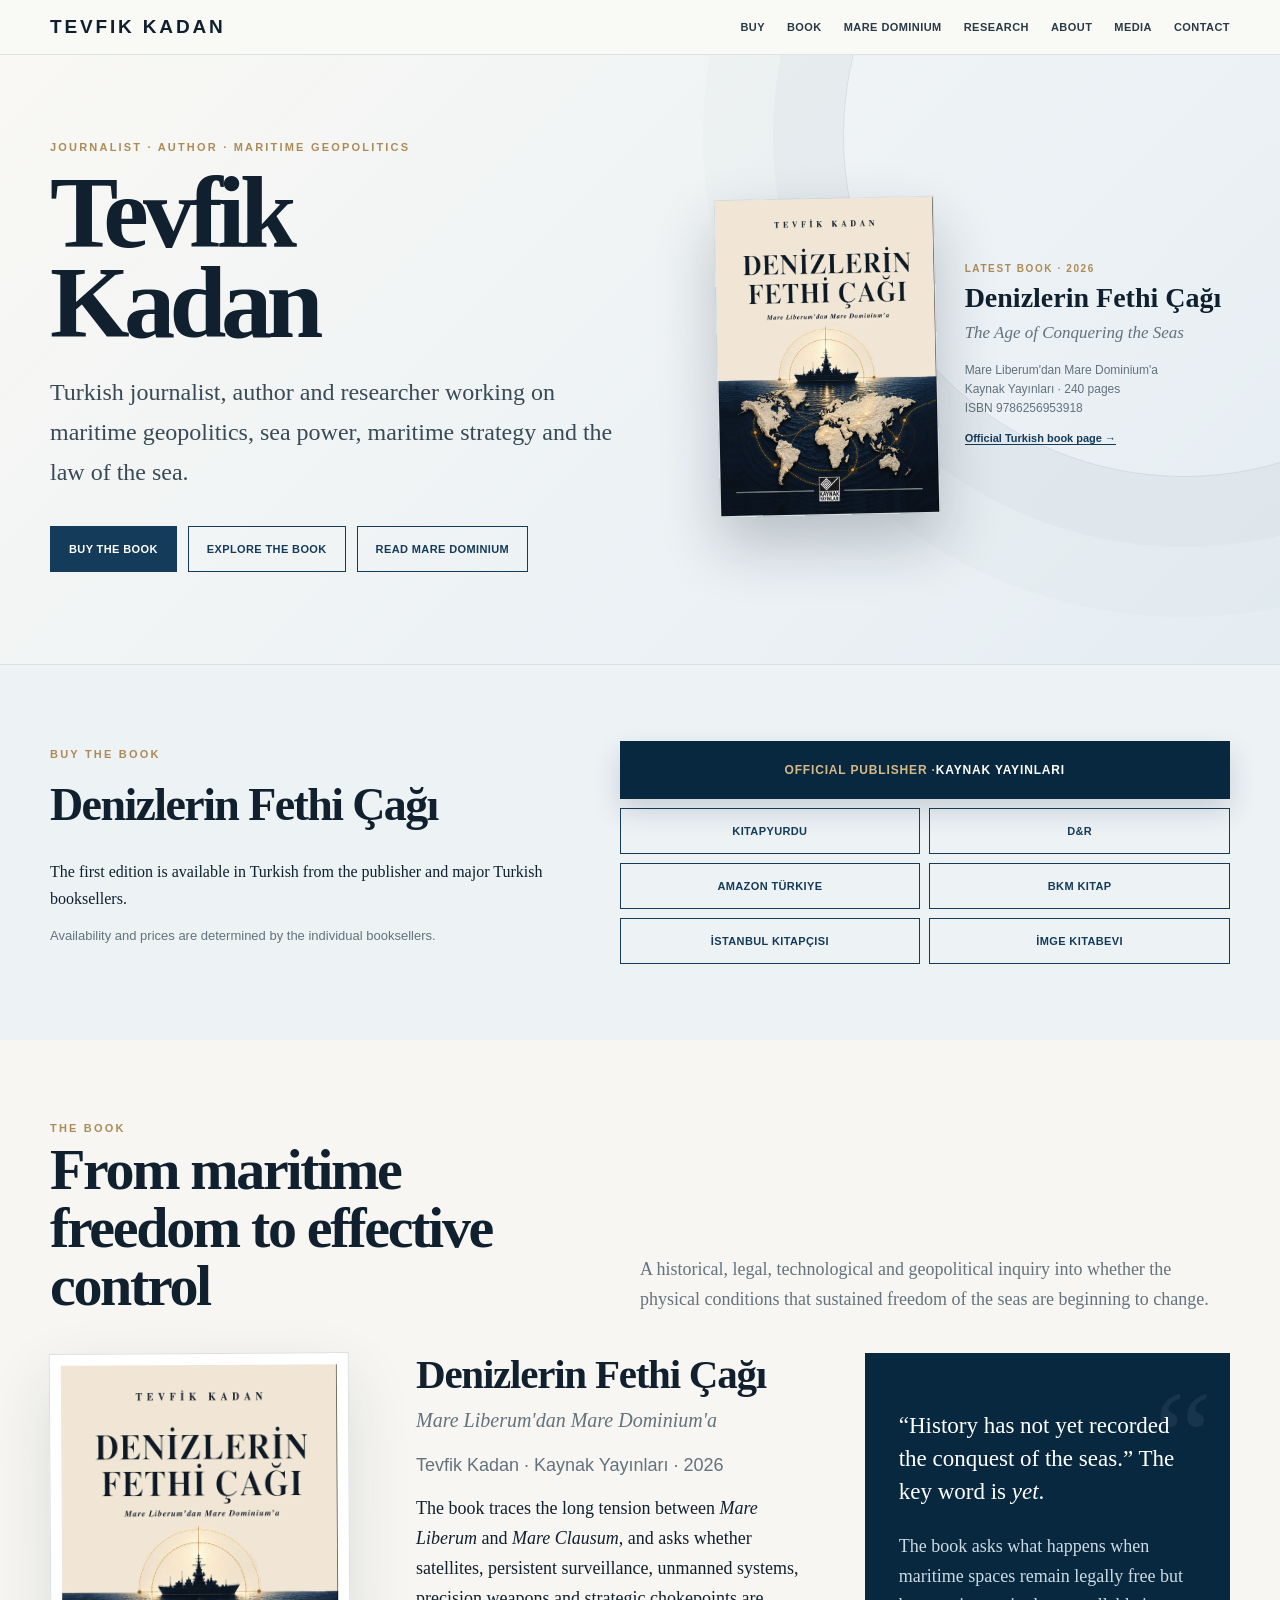
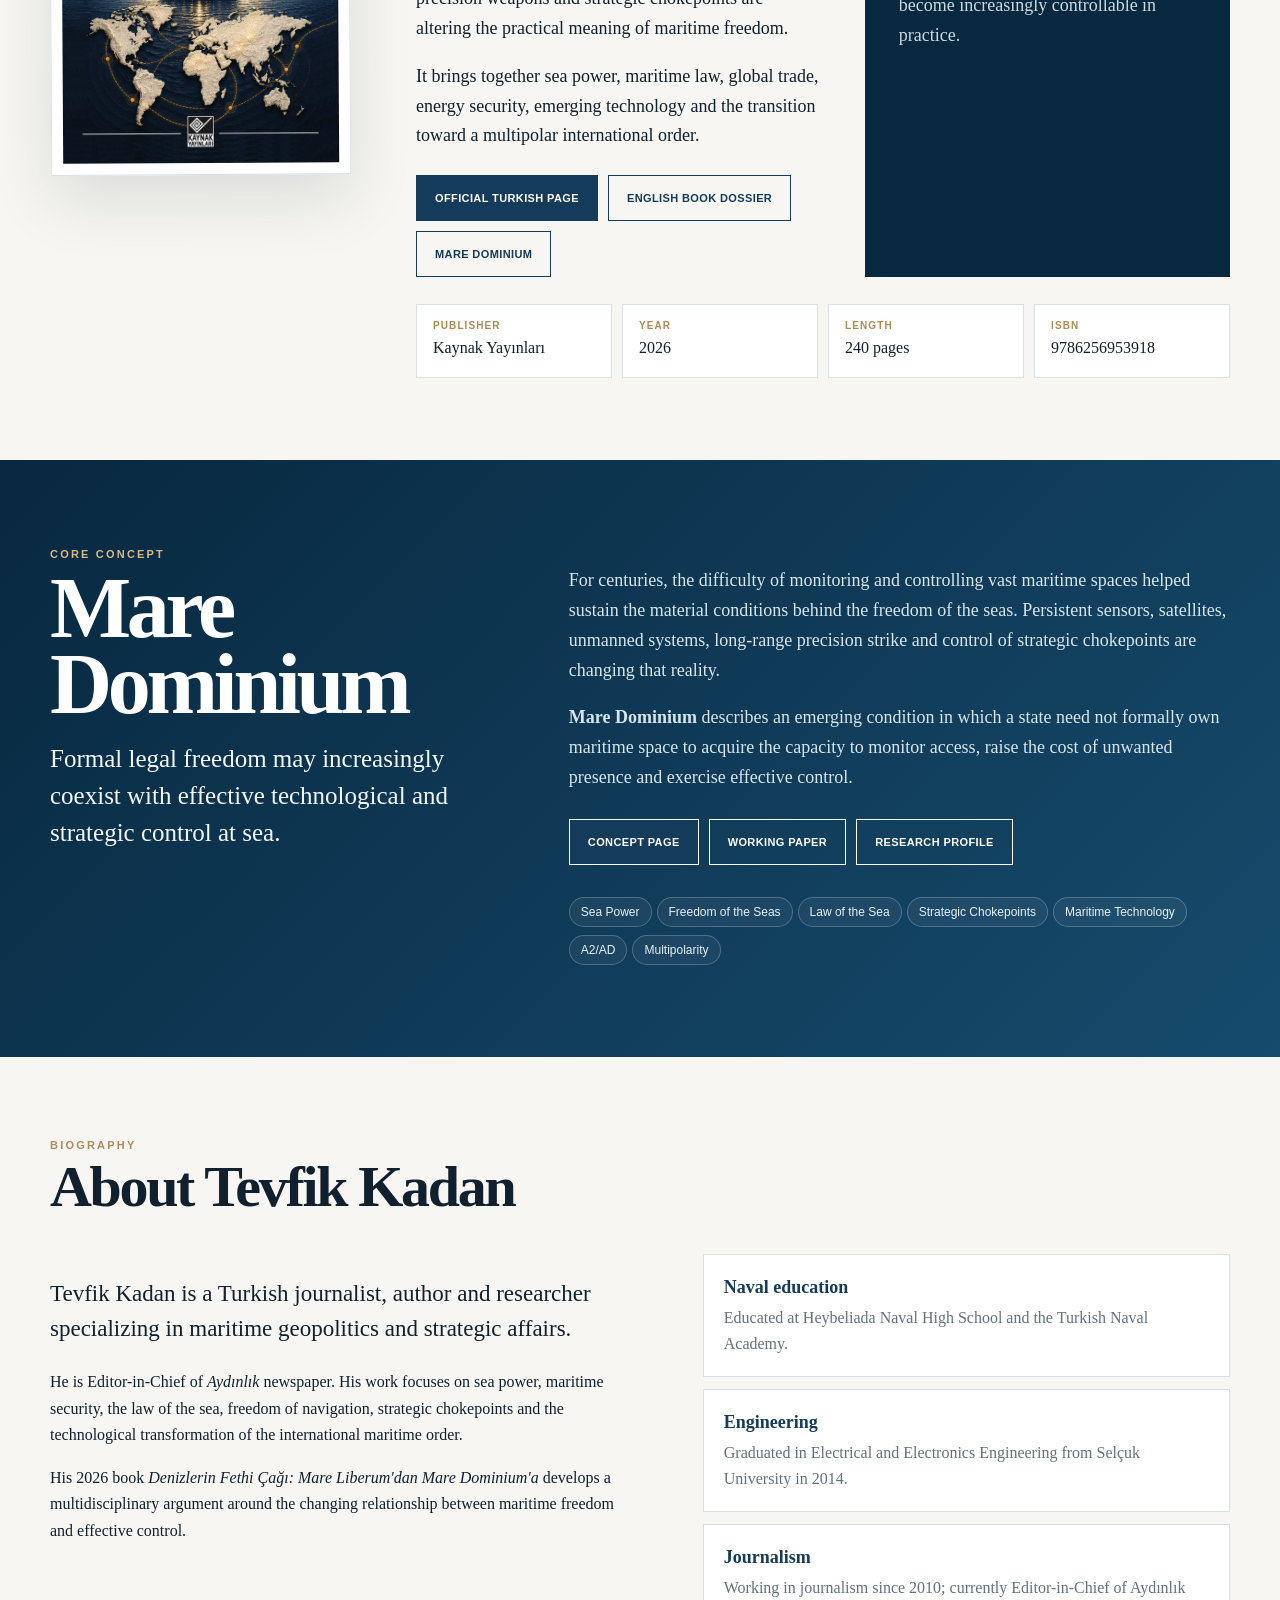
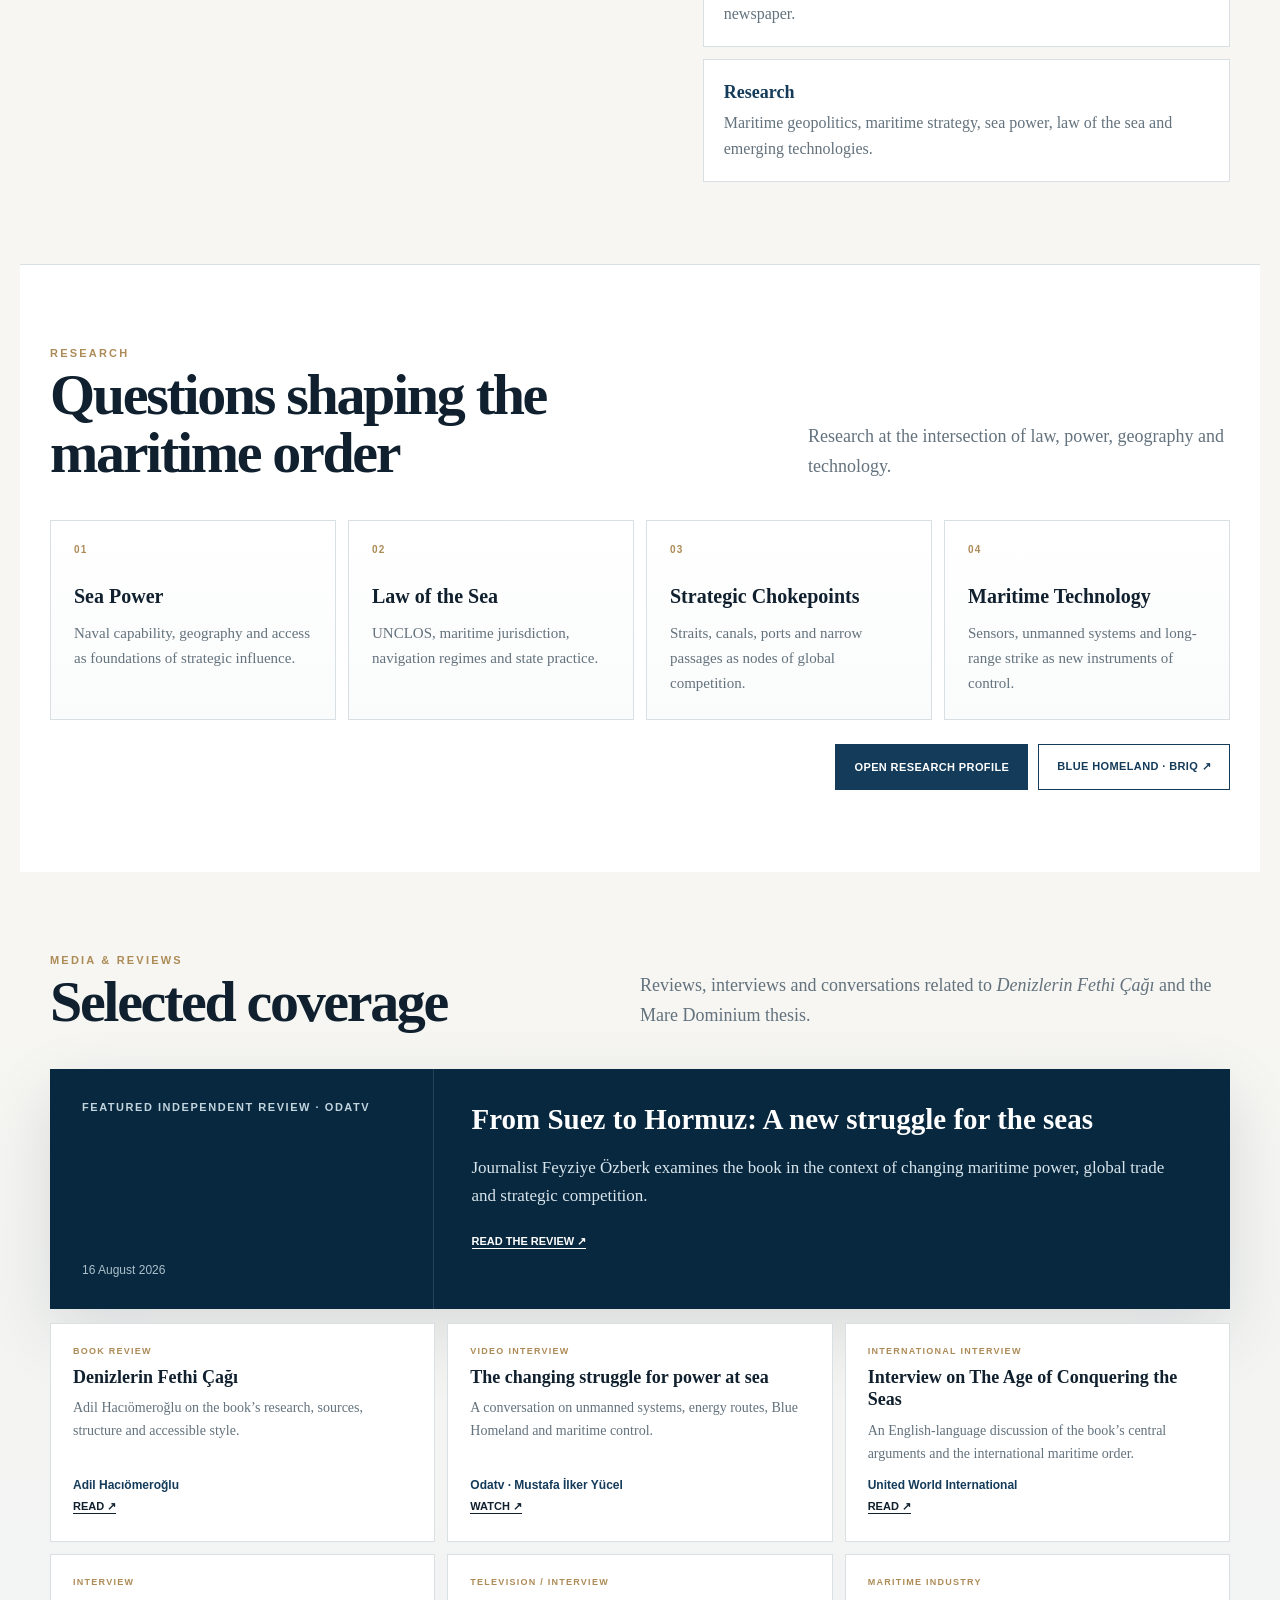
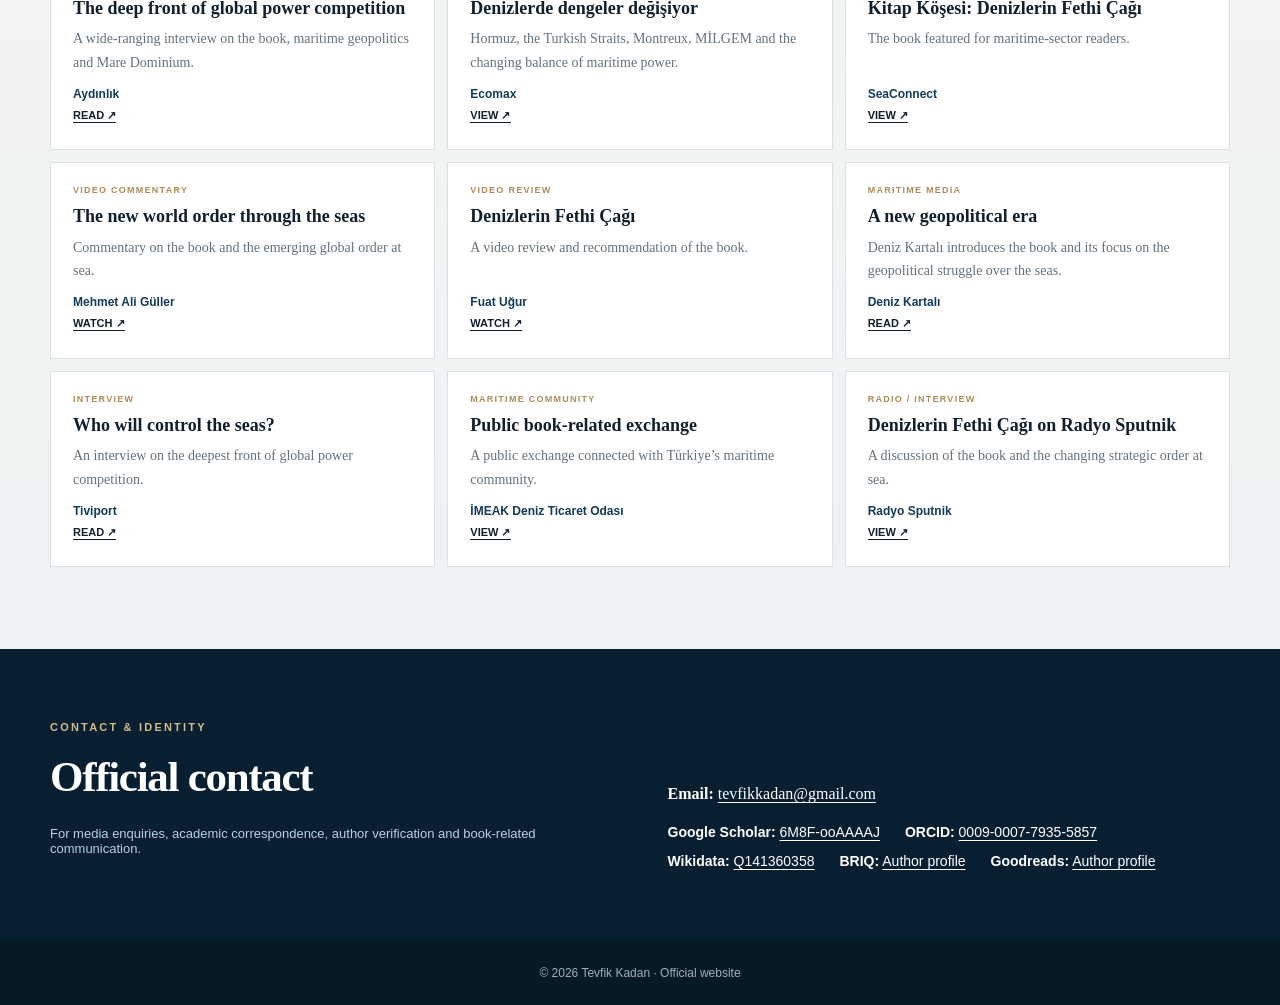
==== commit 355c8ee4: "Restore complete selected coverage on homepage" ====
--- a/index.html
+++ b/index.html
@@ -41,7 +41,7 @@
 <section class="dominium" id="mare-dominium"><div class="dominium-inner"><div class="dominium-grid"><div><div class="kicker" style="color:var(--gold2)">Core Concept</div><h2>Mare<br>Dominium</h2><p class="dominium-statement">Formal legal freedom may increasingly coexist with effective technological and strategic control at sea.</p></div><div class="dominium-copy"><p>For centuries, the difficulty of monitoring and controlling vast maritime spaces helped sustain the material conditions behind the freedom of the seas. Persistent sensors, satellites, unmanned systems, long-range precision strike and control of strategic chokepoints are changing that reality.</p><p><strong>Mare Dominium</strong> describes an emerging condition in which a state need not formally own maritime space to acquire the capacity to monitor access, raise the cost of unwanted presence and exercise effective control.</p><div class="concept-links"><a class="btn" href="/mare-dominium/">Concept Page</a><a class="btn alt" href="/research/mare-dominium.html">Working Paper</a><a class="btn alt" href="/research/">Research Profile</a></div><div class="tags"><span class="tag">Sea Power</span><span class="tag">Freedom of the Seas</span><span class="tag">Law of the Sea</span><span class="tag">Strategic Chokepoints</span><span class="tag">Maritime Technology</span><span class="tag">A2/AD</span><span class="tag">Multipolarity</span></div></div></div></div></section>
 <section class="section about" id="about"><div class="section-head"><div><div class="kicker">Biography</div><h2>About Tevfik Kadan</h2></div></div><div class="about-grid"><div class="about-copy"><p>Tevfik Kadan is a Turkish journalist, author and researcher specializing in maritime geopolitics and strategic affairs.</p><p>He is Editor-in-Chief of <em>Aydınlık</em> newspaper. His work focuses on sea power, maritime security, the law of the sea, freedom of navigation, strategic chokepoints and the technological transformation of the international maritime order.</p><p>His 2026 book <em>Denizlerin Fethi Çağı: Mare Liberum'dan Mare Dominium'a</em> develops a multidisciplinary argument around the changing relationship between maritime freedom and effective control.</p></div><div class="timeline"><div class="milestone"><strong>Naval education</strong><span>Educated at Heybeliada Naval High School and the Turkish Naval Academy.</span></div><div class="milestone"><strong>Engineering</strong><span>Graduated in Electrical and Electronics Engineering from Selçuk University in 2014.</span></div><div class="milestone"><strong>Journalism</strong><span>Working in journalism since 2010; currently Editor-in-Chief of Aydınlık newspaper.</span></div><div class="milestone"><strong>Research</strong><span>Maritime geopolitics, maritime strategy, sea power, law of the sea and emerging technologies.</span></div></div></div></section>
 <section class="section research-band" id="research"><div class="section-head"><div><div class="kicker">Research</div><h2>Questions shaping the maritime order</h2></div><p class="section-intro">Research at the intersection of law, power, geography and technology.</p></div><div class="research-grid"><div class="research-card"><div class="research-no">01</div><h3>Sea Power</h3><p>Naval capability, geography and access as foundations of strategic influence.</p></div><div class="research-card"><div class="research-no">02</div><h3>Law of the Sea</h3><p>UNCLOS, maritime jurisdiction, navigation regimes and state practice.</p></div><div class="research-card"><div class="research-no">03</div><h3>Strategic Chokepoints</h3><p>Straits, canals, ports and narrow passages as nodes of global competition.</p></div><div class="research-card"><div class="research-no">04</div><h3>Maritime Technology</h3><p>Sensors, unmanned systems and long-range strike as new instruments of control.</p></div></div><div class="research-cta"><a class="btn" href="/research/">Open Research Profile</a><a class="btn alt" href="https://briqjournal.com/en/the-formulation-the-blue-homeland-doctrine" target="_blank" rel="noopener">Blue Homeland · BRIQ ↗</a></div></section>
-<section class="media" id="media"><div class="media-inner"><div class="section-head"><div><div class="kicker">Media & Reviews</div><h2>Selected coverage</h2></div><p class="section-intro">Reviews, interviews and conversations related to <em>Denizlerin Fethi Çağı</em> and the Mare Dominium thesis.</p></div><div class="featured"><div class="featured-left"><strong>Featured Independent Review · Odatv</strong><span>16 August 2026</span></div><div class="featured-main"><h3>From Suez to Hormuz: A new struggle for the seas</h3><p>Journalist Feyziye Özberk examines the book in the context of changing maritime power, global trade and strategic competition.</p><a class="media-link" href="https://www.odatv.com/guncel/suveysten-hurmuze-denizlerde-yeni-paylasim-mucadelesi-120158461" target="_blank" rel="noopener">Read the review ↗</a></div></div><div class="media-grid"><article class="media-card"><div><div class="media-type">Book Review</div><h3>Denizlerin Fethi Çağı</h3><p>Adil Hacıömeroğlu on the book’s research, sources, structure and accessible style.</p></div><div><div class="outlet">Adil Hacıömeroğlu</div><a class="media-link" href="https://adiladalet.blogspot.com/2026/07/denizlerin-fethi-cagi.html" target="_blank" rel="noopener">Read ↗</a></div></article><article class="media-card"><div><div class="media-type">Video Interview</div><h3>The changing struggle for power at sea</h3><p>A conversation on unmanned systems, energy routes, Blue Homeland and maritime control.</p></div><div><div class="outlet">Odatv · Mustafa İlker Yücel</div><a class="media-link" href="https://www.youtube.com/watch?v=in4m-jHoH_c" target="_blank" rel="noopener">Watch ↗</a></div></article><article class="media-card"><div><div class="media-type">International Interview</div><h3>Interview on The Age of Conquering the Seas</h3><p>An English-language discussion of the book’s central arguments and the international maritime order.</p></div><div><div class="outlet">United World International</div><a class="media-link" href="https://uwidata.net/39490-interview-on-the-new-book-the-age-of-conquering-the-seas/" target="_blank" rel="noopener">Read ↗</a></div></article><article class="media-card"><div><div class="media-type">Interview</div><h3>The deep front of global power competition</h3><p>A wide-ranging interview on the book, maritime geopolitics and Mare Dominium.</p></div><div><div class="outlet">Aydınlık</div><a class="media-link" href="https://www.aydinlik.com.tr/haber/kuresel-guc-mucadelesinin-derin-cephesi-denizlerin-fethi-cagi-583928" target="_blank" rel="noopener">Read ↗</a></div></article><article class="media-card"><div><div class="media-type">Maritime Media</div><h3>A new geopolitical era</h3><p>Deniz Kartalı introduces the book and its focus on the geopolitical struggle over the seas.</p></div><div><div class="outlet">Deniz Kartalı</div><a class="media-link" href="https://denizkartali.com/yeni-jeopolitik-donemin-denizlerin-fethi-cagi-raflarda/" target="_blank" rel="noopener">Read ↗</a></div></article><article class="media-card"><div><div class="media-type">Radio / Interview</div><h3>Denizlerin Fethi Çağı on Radyo Sputnik</h3><p>A discussion of the book and the changing strategic order at sea.</p></div><div><div class="outlet">Radyo Sputnik</div><a class="media-link" href="https://x.com/radyosputniktr/status/2082073595040198798" target="_blank" rel="noopener">View ↗</a></div></article></div></div></section>
+<section class="media" id="media"><div class="media-inner"><div class="section-head"><div><div class="kicker">Media & Reviews</div><h2>Selected coverage</h2></div><p class="section-intro">Reviews, interviews and conversations related to <em>Denizlerin Fethi Çağı</em> and the Mare Dominium thesis.</p></div><div class="featured"><div class="featured-left"><strong>Featured Independent Review · Odatv</strong><span>16 August 2026</span></div><div class="featured-main"><h3>From Suez to Hormuz: A new struggle for the seas</h3><p>Journalist Feyziye Özberk examines the book in the context of changing maritime power, global trade and strategic competition.</p><a class="media-link" href="https://www.odatv.com/guncel/suveysten-hurmuze-denizlerde-yeni-paylasim-mucadelesi-120158461" target="_blank" rel="noopener">Read the review ↗</a></div></div><div class="media-grid"><article class="media-card"><div><div class="media-type">Book Review</div><h3>Denizlerin Fethi Çağı</h3><p>Adil Hacıömeroğlu on the book’s research, sources, structure and accessible style.</p></div><div><div class="outlet">Adil Hacıömeroğlu</div><a class="media-link" href="https://adiladalet.blogspot.com/2026/07/denizlerin-fethi-cagi.html" target="_blank" rel="noopener">Read ↗</a></div></article><article class="media-card"><div><div class="media-type">Video Interview</div><h3>The changing struggle for power at sea</h3><p>A conversation on unmanned systems, energy routes, Blue Homeland and maritime control.</p></div><div><div class="outlet">Odatv · Mustafa İlker Yücel</div><a class="media-link" href="https://www.youtube.com/watch?v=in4m-jHoH_c" target="_blank" rel="noopener">Watch ↗</a></div></article><article class="media-card"><div><div class="media-type">International Interview</div><h3>Interview on The Age of Conquering the Seas</h3><p>An English-language discussion of the book’s central arguments and the international maritime order.</p></div><div><div class="outlet">United World International</div><a class="media-link" href="https://uwidata.net/39490-interview-on-the-new-book-the-age-of-conquering-the-seas/" target="_blank" rel="noopener">Read ↗</a></div></article><article class="media-card"><div><div class="media-type">Interview</div><h3>The deep front of global power competition</h3><p>A wide-ranging interview on the book, maritime geopolitics and Mare Dominium.</p></div><div><div class="outlet">Aydınlık</div><a class="media-link" href="https://www.aydinlik.com.tr/haber/kuresel-guc-mucadelesinin-derin-cephesi-denizlerin-fethi-cagi-583928" target="_blank" rel="noopener">Read ↗</a></div></article><article class="media-card"><div><div class="media-type">Television / Interview</div><h3>Denizlerde dengeler değişiyor</h3><p>Hormuz, the Turkish Straits, Montreux, MİLGEM and the changing balance of maritime power.</p></div><div><div class="outlet">Ecomax</div><a class="media-link" href="https://tr.linkedin.com/posts/ecomaxtv_ecomax-tevfikkadan-denizlerinfethi%C3%A7a%C4%9F%C4%B1-activity-7495842014773788673-ohcu" target="_blank" rel="noopener">View ↗</a></div></article><article class="media-card"><div><div class="media-type">Maritime Industry</div><h3>Kitap Köşesi: Denizlerin Fethi Çağı</h3><p>The book featured for maritime-sector readers.</p></div><div><div class="outlet">SeaConnect</div><a class="media-link" href="https://seaconnect.dijiapp.com/user/sektorel-duyuru-ve-sirkulerler/kitap-kosesi?lang=en&page=1" target="_blank" rel="noopener">View ↗</a></div></article><article class="media-card"><div><div class="media-type">Video Commentary</div><h3>The new world order through the seas</h3><p>Commentary on the book and the emerging global order at sea.</p></div><div><div class="outlet">Mehmet Ali Güller</div><a class="media-link" href="https://youtu.be/78B6jy0aS-I" target="_blank" rel="noopener">Watch ↗</a></div></article><article class="media-card"><div><div class="media-type">Video Review</div><h3>Denizlerin Fethi Çağı</h3><p>A video review and recommendation of the book.</p></div><div><div class="outlet">Fuat Uğur</div><a class="media-link" href="https://www.instagram.com/reel/DbDyvWZowR2/?stkn=ZGcxempndzVjOHVj" target="_blank" rel="noopener">Watch ↗</a></div></article><article class="media-card"><div><div class="media-type">Maritime Media</div><h3>A new geopolitical era</h3><p>Deniz Kartalı introduces the book and its focus on the geopolitical struggle over the seas.</p></div><div><div class="outlet">Deniz Kartalı</div><a class="media-link" href="https://denizkartali.com/yeni-jeopolitik-donemin-denizlerin-fethi-cagi-raflarda/" target="_blank" rel="noopener">Read ↗</a></div></article><article class="media-card"><div><div class="media-type">Interview</div><h3>Who will control the seas?</h3><p>An interview on the deepest front of global power competition.</p></div><div><div class="outlet">Tiviport</div><a class="media-link" href="https://www.tiviport.com/haber/kuresel-guc-mucadelesinin-en-derin-cephesi-denizler-kimin-olacak-958.html" target="_blank" rel="noopener">Read ↗</a></div></article><article class="media-card"><div><div class="media-type">Maritime Community</div><h3>Public book-related exchange</h3><p>A public exchange connected with Türkiye’s maritime community.</p></div><div><div class="outlet">İMEAK Deniz Ticaret Odası</div><a class="media-link" href="https://x.com/tevfikkadan/status/2083162201037140358" target="_blank" rel="noopener">View ↗</a></div></article><article class="media-card"><div><div class="media-type">Radio / Interview</div><h3>Denizlerin Fethi Çağı on Radyo Sputnik</h3><p>A discussion of the book and the changing strategic order at sea.</p></div><div><div class="outlet">Radyo Sputnik</div><a class="media-link" href="https://x.com/radyosputniktr/status/2082073595040198798" target="_blank" rel="noopener">View ↗</a></div></article></div></div></section>
 <section class="contact" id="contact"><div class="contact-inner"><div class="contact-grid"><div><div class="kicker" style="color:var(--gold2)">Contact & Identity</div><h2>Official contact</h2><p class="meta">For media enquiries, academic correspondence, author verification and book-related communication.</p></div><div><p><strong>Email:</strong> <a href="mailto:tevfikkadan@gmail.com">tevfikkadan@gmail.com</a></p><div class="identity"><span><strong>Google Scholar:</strong> <a href="https://scholar.google.com/citations?user=6M8F-ooAAAAJ" target="_blank" rel="noopener">6M8F-ooAAAAJ</a></span><span><strong>ORCID:</strong> <a href="https://orcid.org/0009-0007-7935-5857" target="_blank" rel="noopener">0009-0007-7935-5857</a></span><span><strong>Wikidata:</strong> <a href="https://www.wikidata.org/wiki/Q141360358" target="_blank" rel="noopener">Q141360358</a></span><span><strong>BRIQ:</strong> <a href="https://briqjournal.com/en/user/tevfik-kadan" target="_blank" rel="noopener">Author profile</a></span><span><strong>Goodreads:</strong> <a href="https://www.goodreads.com/author/show/72265727.Tevfik_Kadan" target="_blank" rel="noopener">Author profile</a></span></div></div></div></div></section>
 </main><footer>© 2026 Tevfik Kadan · Official website</footer>
 </body></html>
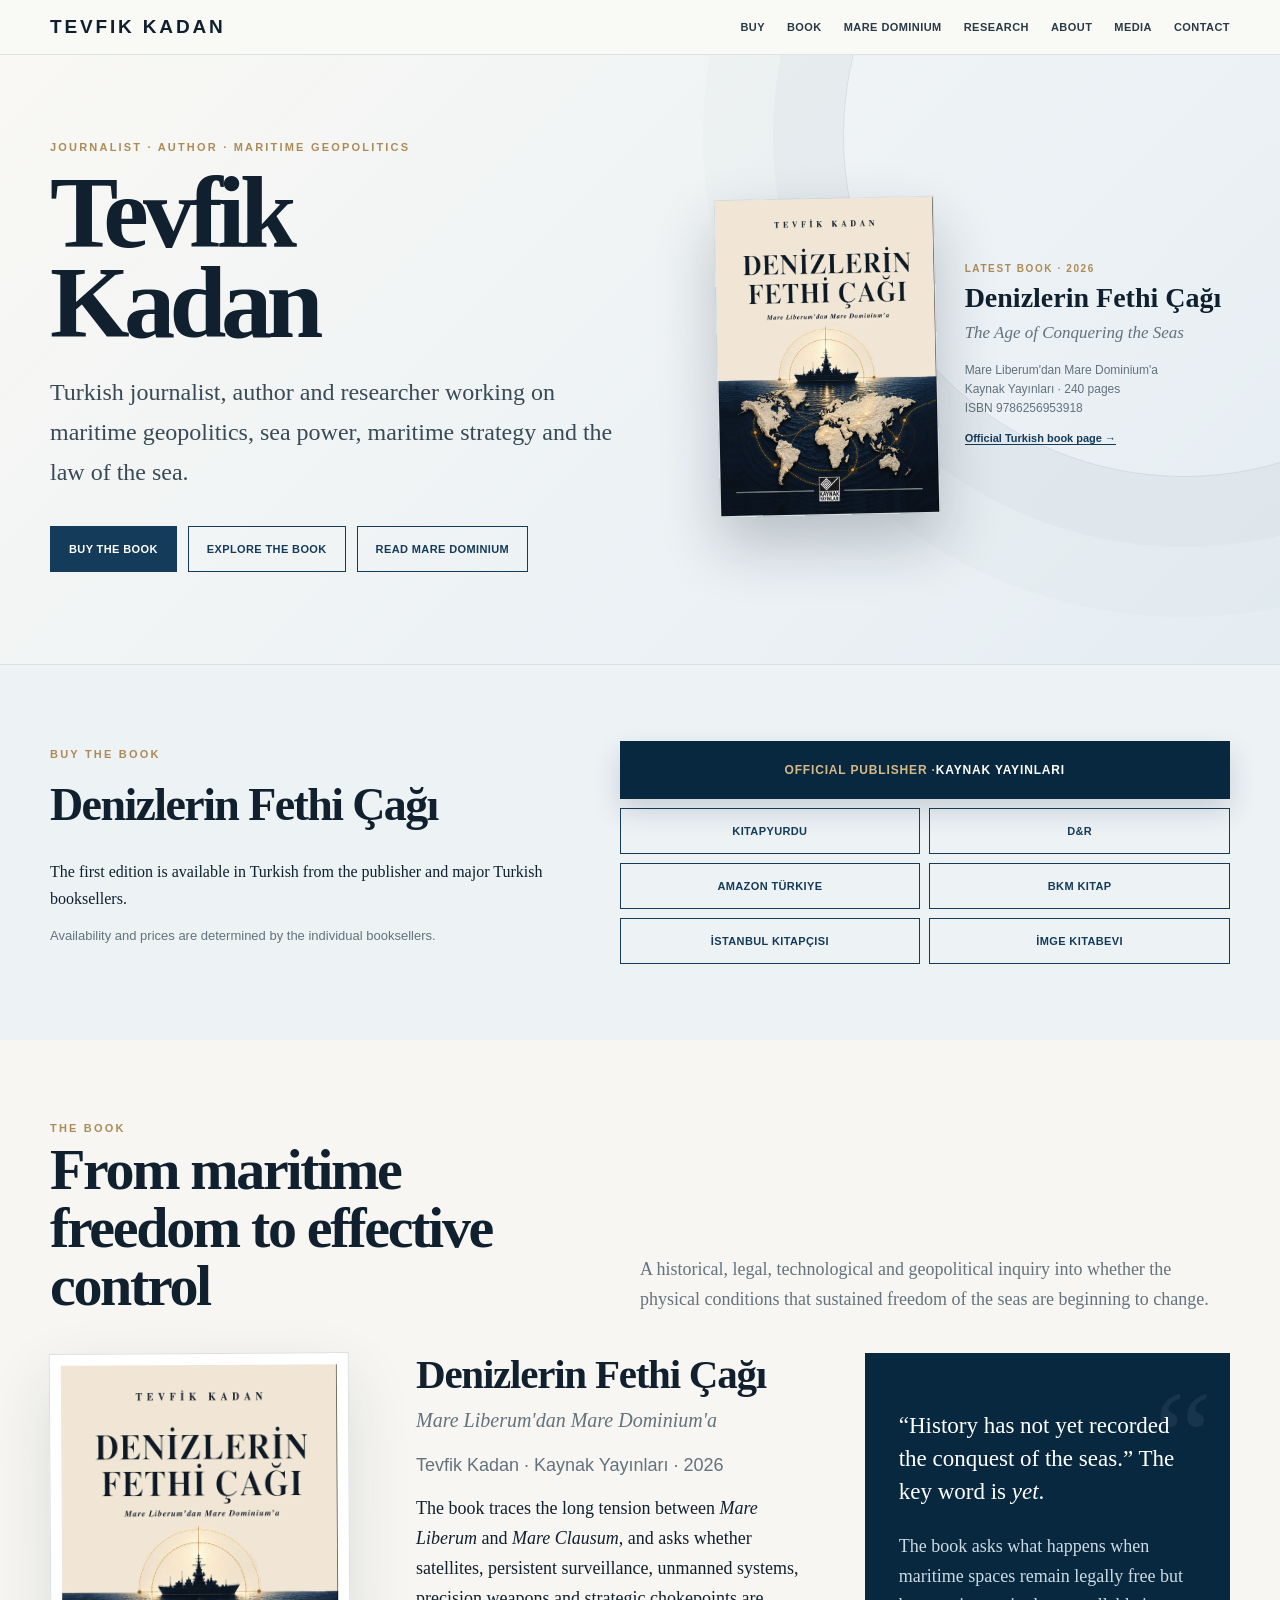
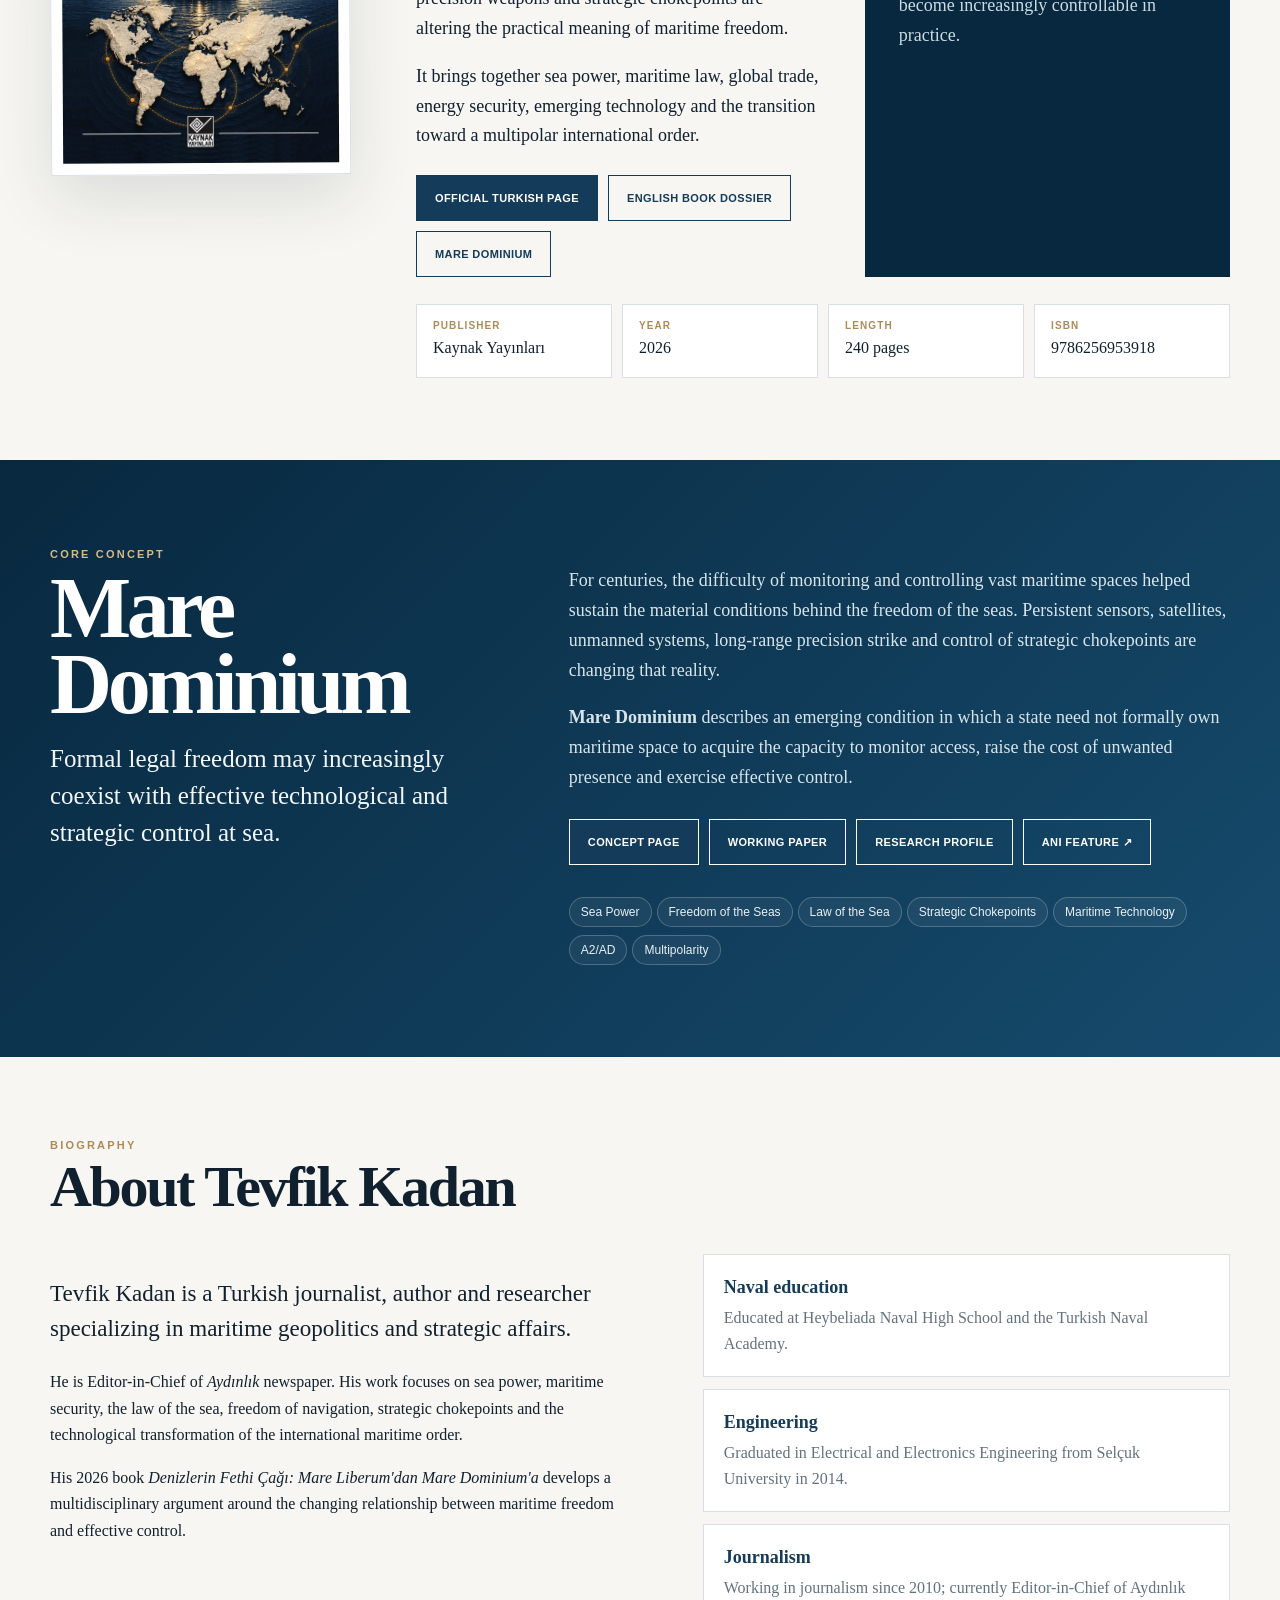
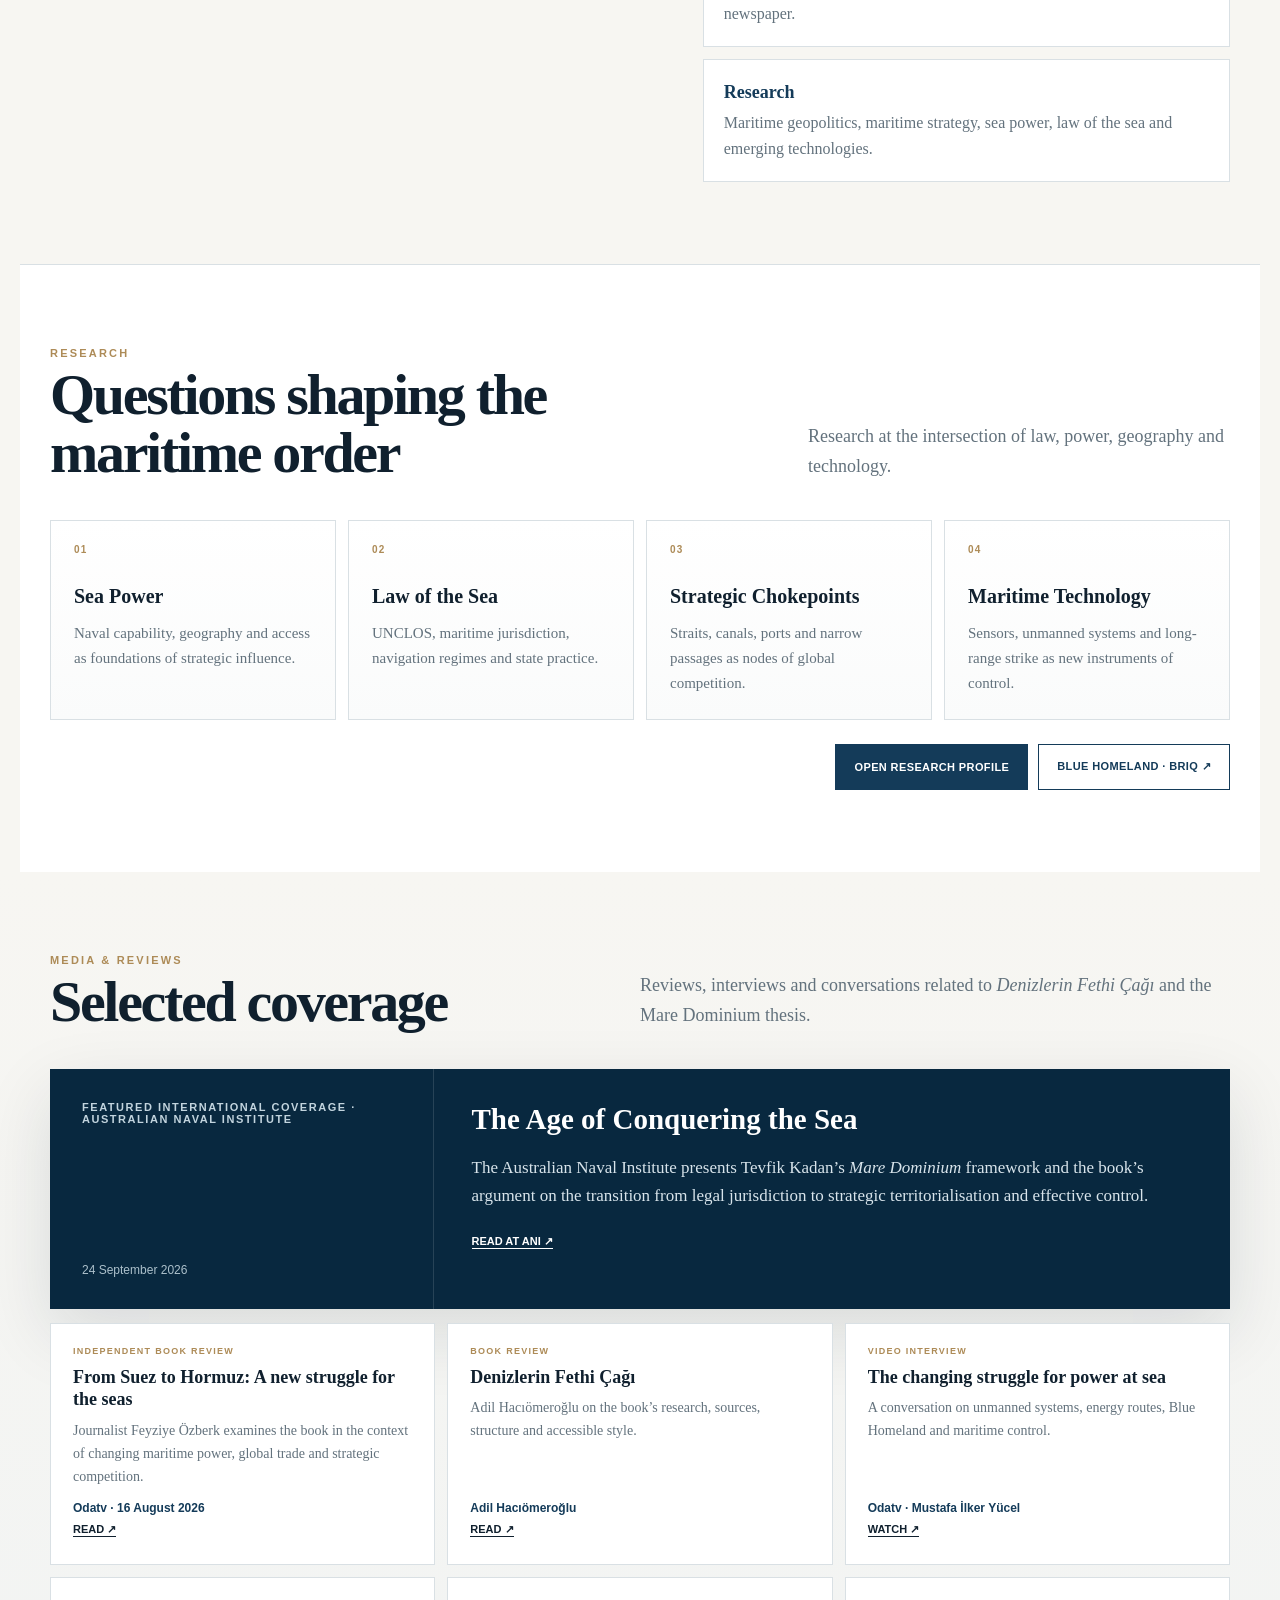
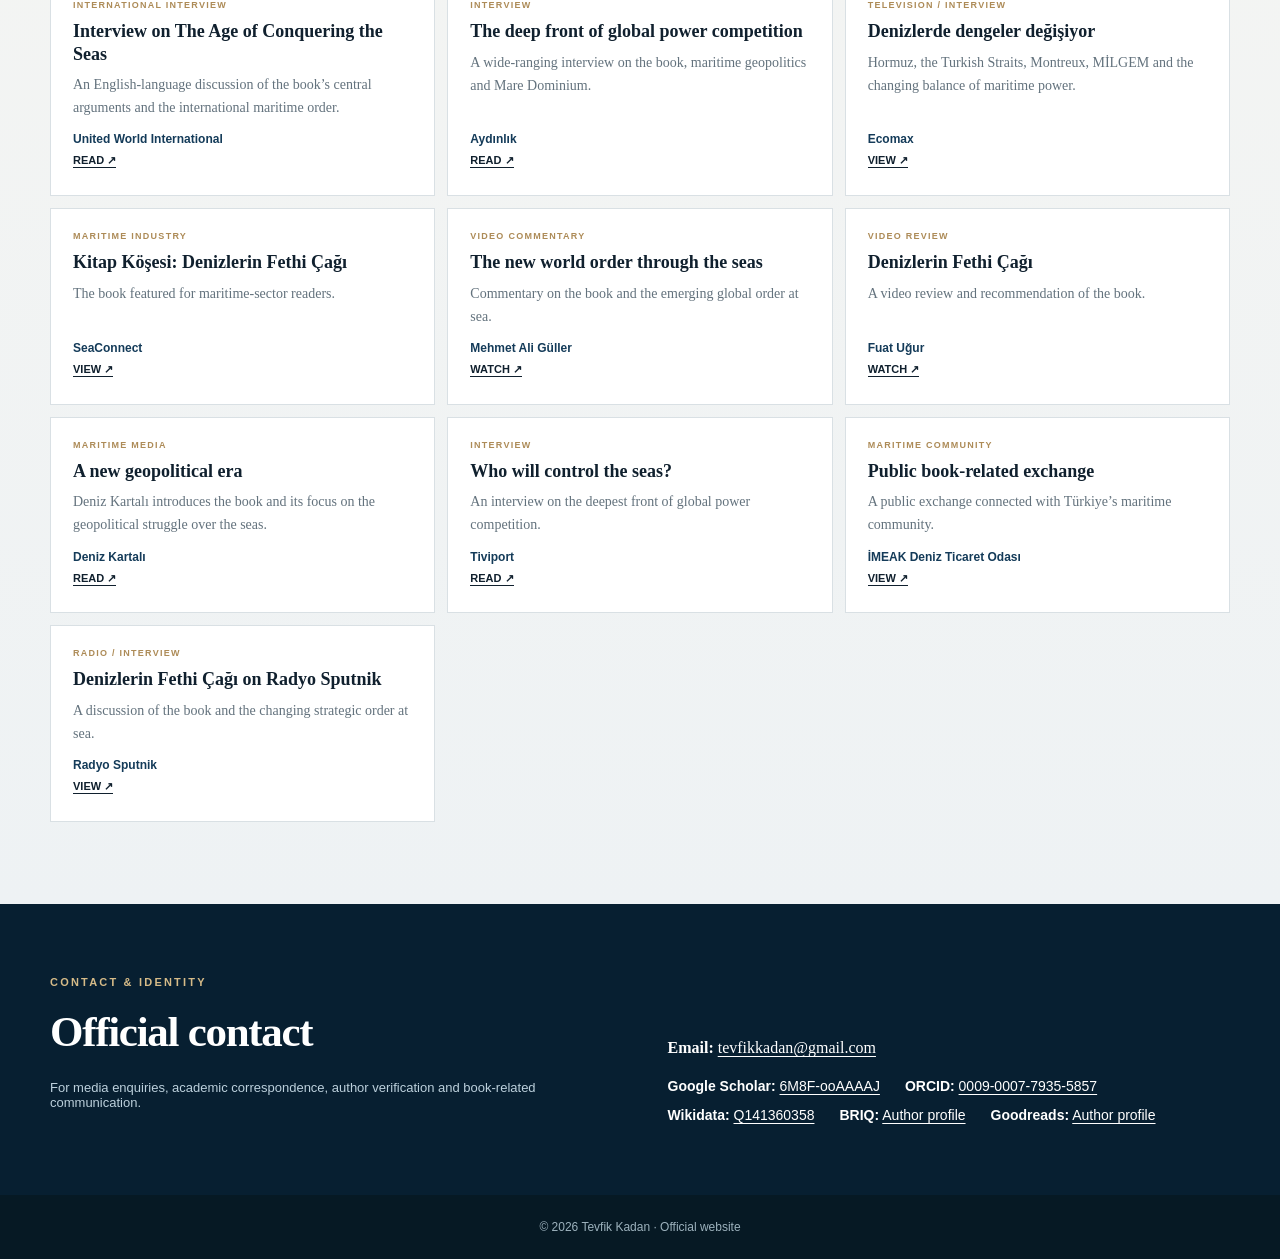
==== commit 65192bb9: "Feature Australian Naval Institute coverage" ====
--- a/index.html
+++ b/index.html
@@ -38,10 +38,10 @@
 <section class="hero"><div class="hero-inner"><div><div class="kicker">Journalist · Author · Maritime Geopolitics</div><h1>Tevfik<br>Kadan</h1><p class="hero-lead">Turkish journalist, author and researcher working on maritime geopolitics, sea power, maritime strategy and the law of the sea.</p><div class="hero-actions"><a class="btn" href="#buy">Buy the Book</a><a class="btn alt" href="/denizlerin-fethi-cagi/">Explore the Book</a><a class="btn alt" href="/mare-dominium/">Read Mare Dominium</a></div></div><aside class="book-stage"><img class="hero-cover" src="/Kapak.webp" alt="Denizlerin Fethi Çağı by Tevfik Kadan" fetchpriority="high" decoding="async"><div><div class="label">Latest Book · 2026</div><h2>Denizlerin Fethi Çağı</h2><div class="eng">The Age of Conquering the Seas</div><div class="mini">Mare Liberum'dan Mare Dominium'a<br>Kaynak Yayınları · 240 pages<br>ISBN 9786256953918</div><a href="/denizlerin-fethi-cagi/">Official Turkish book page →</a></div></aside></div></section>
 <section class="buy" id="buy"><div class="buy-inner"><div class="buy-grid"><div><div class="kicker">Buy the Book</div><h2>Denizlerin Fethi Çağı</h2><p>The first edition is available in Turkish from the publisher and major Turkish booksellers.</p><p class="meta">Availability and prices are determined by the individual booksellers.</p></div><div class="store-grid"><a class="btn publisher" href="https://www.kaynakyayinlari.com/denizlerin-fethi-cagi-tevfik-kadan-p364796.html" target="_blank" rel="noopener">Kaynak Yayınları</a><a class="btn alt" href="https://www.kitapyurdu.com/kitap/denizlerin-fethi-cagi/759648.html" target="_blank" rel="noopener">Kitapyurdu</a><a class="btn alt" href="https://www.dr.com.tr/kitap/denizlerin-fethi-cagi-mare-liberumdan-mare-dominiuma/tevfik-kadan/arastirma-tarih/tarih/dunya-tarihi/urunno=0002232712001" target="_blank" rel="noopener">D&amp;R</a><a class="btn alt" href="https://www.amazon.com.tr/Denizlerin-Fethi-%C3%87a%C4%9F%C4%B1/dp/6256953916" target="_blank" rel="noopener">Amazon Türkiye</a><a class="btn alt" href="https://www.bkmkitap.com/denizlerin-fethi-cagi" target="_blank" rel="noopener">BKM Kitap</a><a class="btn alt" href="https://www.istanbulkitapcisi.com/denizlerin-fethi-cagi" target="_blank" rel="noopener">İstanbul Kitapçısı</a><a class="btn alt" href="https://www.imge.com.tr/urun/denizlerin-fethi-cagi-tevfik-kadan-9786256953918" target="_blank" rel="noopener">İmge Kitabevi</a></div></div></div></section>
 <section class="section" id="book"><div class="section-head"><div><div class="kicker">The Book</div><h2>From maritime freedom to effective control</h2></div><p class="section-intro">A historical, legal, technological and geopolitical inquiry into whether the physical conditions that sustained freedom of the seas are beginning to change.</p></div><div class="book-feature"><div class="cover-frame"><img src="/Kapak.webp" alt="Cover of Denizlerin Fethi Çağı: Mare Liberum'dan Mare Dominium'a" loading="lazy" decoding="async"></div><div><div class="book-copy"><div><h3>Denizlerin Fethi Çağı</h3><div class="subtitle">Mare Liberum'dan Mare Dominium'a</div><p class="meta">Tevfik Kadan · Kaynak Yayınları · 2026</p><p>The book traces the long tension between <em>Mare Liberum</em> and <em>Mare Clausum</em>, and asks whether satellites, persistent surveillance, unmanned systems, precision weapons and strategic chokepoints are altering the practical meaning of maritime freedom.</p><p>It brings together sea power, maritime law, global trade, energy security, emerging technology and the transition toward a multipolar international order.</p><div class="book-links"><a class="btn" href="/denizlerin-fethi-cagi/">Official Turkish Page</a><a class="btn alt" href="/the-age-of-conquering-the-seas/">English Book Dossier</a><a class="btn alt" href="/mare-dominium/">Mare Dominium</a></div></div><div class="quote"><p>“History has not yet recorded the conquest of the seas.” The key word is <em>yet</em>.</p><p>The book asks what happens when maritime spaces remain legally free but become increasingly controllable in practice.</p></div></div><div class="facts"><div class="fact"><strong>Publisher</strong>Kaynak Yayınları</div><div class="fact"><strong>Year</strong>2026</div><div class="fact"><strong>Length</strong>240 pages</div><div class="fact"><strong>ISBN</strong>9786256953918</div></div></div></div></section>
-<section class="dominium" id="mare-dominium"><div class="dominium-inner"><div class="dominium-grid"><div><div class="kicker" style="color:var(--gold2)">Core Concept</div><h2>Mare<br>Dominium</h2><p class="dominium-statement">Formal legal freedom may increasingly coexist with effective technological and strategic control at sea.</p></div><div class="dominium-copy"><p>For centuries, the difficulty of monitoring and controlling vast maritime spaces helped sustain the material conditions behind the freedom of the seas. Persistent sensors, satellites, unmanned systems, long-range precision strike and control of strategic chokepoints are changing that reality.</p><p><strong>Mare Dominium</strong> describes an emerging condition in which a state need not formally own maritime space to acquire the capacity to monitor access, raise the cost of unwanted presence and exercise effective control.</p><div class="concept-links"><a class="btn" href="/mare-dominium/">Concept Page</a><a class="btn alt" href="/research/mare-dominium.html">Working Paper</a><a class="btn alt" href="/research/">Research Profile</a></div><div class="tags"><span class="tag">Sea Power</span><span class="tag">Freedom of the Seas</span><span class="tag">Law of the Sea</span><span class="tag">Strategic Chokepoints</span><span class="tag">Maritime Technology</span><span class="tag">A2/AD</span><span class="tag">Multipolarity</span></div></div></div></div></section>
+<section class="dominium" id="mare-dominium"><div class="dominium-inner"><div class="dominium-grid"><div><div class="kicker" style="color:var(--gold2)">Core Concept</div><h2>Mare<br>Dominium</h2><p class="dominium-statement">Formal legal freedom may increasingly coexist with effective technological and strategic control at sea.</p></div><div class="dominium-copy"><p>For centuries, the difficulty of monitoring and controlling vast maritime spaces helped sustain the material conditions behind the freedom of the seas. Persistent sensors, satellites, unmanned systems, long-range precision strike and control of strategic chokepoints are changing that reality.</p><p><strong>Mare Dominium</strong> describes an emerging condition in which a state need not formally own maritime space to acquire the capacity to monitor access, raise the cost of unwanted presence and exercise effective control.</p><div class="concept-links"><a class="btn" href="/mare-dominium/">Concept Page</a><a class="btn alt" href="/research/mare-dominium.html">Working Paper</a><a class="btn alt" href="/research/">Research Profile</a><a class="btn alt" href="https://navalinstitute.com.au/the-age-of-conquering-the-sea/" target="_blank" rel="noopener">ANI Feature ↗</a></div><div class="tags"><span class="tag">Sea Power</span><span class="tag">Freedom of the Seas</span><span class="tag">Law of the Sea</span><span class="tag">Strategic Chokepoints</span><span class="tag">Maritime Technology</span><span class="tag">A2/AD</span><span class="tag">Multipolarity</span></div></div></div></div></section>
 <section class="section about" id="about"><div class="section-head"><div><div class="kicker">Biography</div><h2>About Tevfik Kadan</h2></div></div><div class="about-grid"><div class="about-copy"><p>Tevfik Kadan is a Turkish journalist, author and researcher specializing in maritime geopolitics and strategic affairs.</p><p>He is Editor-in-Chief of <em>Aydınlık</em> newspaper. His work focuses on sea power, maritime security, the law of the sea, freedom of navigation, strategic chokepoints and the technological transformation of the international maritime order.</p><p>His 2026 book <em>Denizlerin Fethi Çağı: Mare Liberum'dan Mare Dominium'a</em> develops a multidisciplinary argument around the changing relationship between maritime freedom and effective control.</p></div><div class="timeline"><div class="milestone"><strong>Naval education</strong><span>Educated at Heybeliada Naval High School and the Turkish Naval Academy.</span></div><div class="milestone"><strong>Engineering</strong><span>Graduated in Electrical and Electronics Engineering from Selçuk University in 2014.</span></div><div class="milestone"><strong>Journalism</strong><span>Working in journalism since 2010; currently Editor-in-Chief of Aydınlık newspaper.</span></div><div class="milestone"><strong>Research</strong><span>Maritime geopolitics, maritime strategy, sea power, law of the sea and emerging technologies.</span></div></div></div></section>
 <section class="section research-band" id="research"><div class="section-head"><div><div class="kicker">Research</div><h2>Questions shaping the maritime order</h2></div><p class="section-intro">Research at the intersection of law, power, geography and technology.</p></div><div class="research-grid"><div class="research-card"><div class="research-no">01</div><h3>Sea Power</h3><p>Naval capability, geography and access as foundations of strategic influence.</p></div><div class="research-card"><div class="research-no">02</div><h3>Law of the Sea</h3><p>UNCLOS, maritime jurisdiction, navigation regimes and state practice.</p></div><div class="research-card"><div class="research-no">03</div><h3>Strategic Chokepoints</h3><p>Straits, canals, ports and narrow passages as nodes of global competition.</p></div><div class="research-card"><div class="research-no">04</div><h3>Maritime Technology</h3><p>Sensors, unmanned systems and long-range strike as new instruments of control.</p></div></div><div class="research-cta"><a class="btn" href="/research/">Open Research Profile</a><a class="btn alt" href="https://briqjournal.com/en/the-formulation-the-blue-homeland-doctrine" target="_blank" rel="noopener">Blue Homeland · BRIQ ↗</a></div></section>
-<section class="media" id="media"><div class="media-inner"><div class="section-head"><div><div class="kicker">Media & Reviews</div><h2>Selected coverage</h2></div><p class="section-intro">Reviews, interviews and conversations related to <em>Denizlerin Fethi Çağı</em> and the Mare Dominium thesis.</p></div><div class="featured"><div class="featured-left"><strong>Featured Independent Review · Odatv</strong><span>16 August 2026</span></div><div class="featured-main"><h3>From Suez to Hormuz: A new struggle for the seas</h3><p>Journalist Feyziye Özberk examines the book in the context of changing maritime power, global trade and strategic competition.</p><a class="media-link" href="https://www.odatv.com/guncel/suveysten-hurmuze-denizlerde-yeni-paylasim-mucadelesi-120158461" target="_blank" rel="noopener">Read the review ↗</a></div></div><div class="media-grid"><article class="media-card"><div><div class="media-type">Book Review</div><h3>Denizlerin Fethi Çağı</h3><p>Adil Hacıömeroğlu on the book’s research, sources, structure and accessible style.</p></div><div><div class="outlet">Adil Hacıömeroğlu</div><a class="media-link" href="https://adiladalet.blogspot.com/2026/07/denizlerin-fethi-cagi.html" target="_blank" rel="noopener">Read ↗</a></div></article><article class="media-card"><div><div class="media-type">Video Interview</div><h3>The changing struggle for power at sea</h3><p>A conversation on unmanned systems, energy routes, Blue Homeland and maritime control.</p></div><div><div class="outlet">Odatv · Mustafa İlker Yücel</div><a class="media-link" href="https://www.youtube.com/watch?v=in4m-jHoH_c" target="_blank" rel="noopener">Watch ↗</a></div></article><article class="media-card"><div><div class="media-type">International Interview</div><h3>Interview on The Age of Conquering the Seas</h3><p>An English-language discussion of the book’s central arguments and the international maritime order.</p></div><div><div class="outlet">United World International</div><a class="media-link" href="https://uwidata.net/39490-interview-on-the-new-book-the-age-of-conquering-the-seas/" target="_blank" rel="noopener">Read ↗</a></div></article><article class="media-card"><div><div class="media-type">Interview</div><h3>The deep front of global power competition</h3><p>A wide-ranging interview on the book, maritime geopolitics and Mare Dominium.</p></div><div><div class="outlet">Aydınlık</div><a class="media-link" href="https://www.aydinlik.com.tr/haber/kuresel-guc-mucadelesinin-derin-cephesi-denizlerin-fethi-cagi-583928" target="_blank" rel="noopener">Read ↗</a></div></article><article class="media-card"><div><div class="media-type">Television / Interview</div><h3>Denizlerde dengeler değişiyor</h3><p>Hormuz, the Turkish Straits, Montreux, MİLGEM and the changing balance of maritime power.</p></div><div><div class="outlet">Ecomax</div><a class="media-link" href="https://tr.linkedin.com/posts/ecomaxtv_ecomax-tevfikkadan-denizlerinfethi%C3%A7a%C4%9F%C4%B1-activity-7495842014773788673-ohcu" target="_blank" rel="noopener">View ↗</a></div></article><article class="media-card"><div><div class="media-type">Maritime Industry</div><h3>Kitap Köşesi: Denizlerin Fethi Çağı</h3><p>The book featured for maritime-sector readers.</p></div><div><div class="outlet">SeaConnect</div><a class="media-link" href="https://seaconnect.dijiapp.com/user/sektorel-duyuru-ve-sirkulerler/kitap-kosesi?lang=en&page=1" target="_blank" rel="noopener">View ↗</a></div></article><article class="media-card"><div><div class="media-type">Video Commentary</div><h3>The new world order through the seas</h3><p>Commentary on the book and the emerging global order at sea.</p></div><div><div class="outlet">Mehmet Ali Güller</div><a class="media-link" href="https://youtu.be/78B6jy0aS-I" target="_blank" rel="noopener">Watch ↗</a></div></article><article class="media-card"><div><div class="media-type">Video Review</div><h3>Denizlerin Fethi Çağı</h3><p>A video review and recommendation of the book.</p></div><div><div class="outlet">Fuat Uğur</div><a class="media-link" href="https://www.instagram.com/reel/DbDyvWZowR2/?stkn=ZGcxempndzVjOHVj" target="_blank" rel="noopener">Watch ↗</a></div></article><article class="media-card"><div><div class="media-type">Maritime Media</div><h3>A new geopolitical era</h3><p>Deniz Kartalı introduces the book and its focus on the geopolitical struggle over the seas.</p></div><div><div class="outlet">Deniz Kartalı</div><a class="media-link" href="https://denizkartali.com/yeni-jeopolitik-donemin-denizlerin-fethi-cagi-raflarda/" target="_blank" rel="noopener">Read ↗</a></div></article><article class="media-card"><div><div class="media-type">Interview</div><h3>Who will control the seas?</h3><p>An interview on the deepest front of global power competition.</p></div><div><div class="outlet">Tiviport</div><a class="media-link" href="https://www.tiviport.com/haber/kuresel-guc-mucadelesinin-en-derin-cephesi-denizler-kimin-olacak-958.html" target="_blank" rel="noopener">Read ↗</a></div></article><article class="media-card"><div><div class="media-type">Maritime Community</div><h3>Public book-related exchange</h3><p>A public exchange connected with Türkiye’s maritime community.</p></div><div><div class="outlet">İMEAK Deniz Ticaret Odası</div><a class="media-link" href="https://x.com/tevfikkadan/status/2083162201037140358" target="_blank" rel="noopener">View ↗</a></div></article><article class="media-card"><div><div class="media-type">Radio / Interview</div><h3>Denizlerin Fethi Çağı on Radyo Sputnik</h3><p>A discussion of the book and the changing strategic order at sea.</p></div><div><div class="outlet">Radyo Sputnik</div><a class="media-link" href="https://x.com/radyosputniktr/status/2082073595040198798" target="_blank" rel="noopener">View ↗</a></div></article></div></div></section>
+<section class="media" id="media"><div class="media-inner"><div class="section-head"><div><div class="kicker">Media & Reviews</div><h2>Selected coverage</h2></div><p class="section-intro">Reviews, interviews and conversations related to <em>Denizlerin Fethi Çağı</em> and the Mare Dominium thesis.</p></div><div class="featured"><div class="featured-left"><strong>Featured International Coverage · Australian Naval Institute</strong><span>24 September 2026</span></div><div class="featured-main"><h3>The Age of Conquering the Sea</h3><p>The Australian Naval Institute presents Tevfik Kadan’s <em>Mare Dominium</em> framework and the book’s argument on the transition from legal jurisdiction to strategic territorialisation and effective control.</p><a class="media-link" href="https://navalinstitute.com.au/the-age-of-conquering-the-sea/" target="_blank" rel="noopener">Read at ANI ↗</a></div></div><div class="media-grid"><article class="media-card"><div><div class="media-type">Independent Book Review</div><h3>From Suez to Hormuz: A new struggle for the seas</h3><p>Journalist Feyziye Özberk examines the book in the context of changing maritime power, global trade and strategic competition.</p></div><div><div class="outlet">Odatv · 16 August 2026</div><a class="media-link" href="https://www.odatv.com/guncel/suveysten-hurmuze-denizlerde-yeni-paylasim-mucadelesi-120158461" target="_blank" rel="noopener">Read ↗</a></div></article><article class="media-card"><div><div class="media-type">Book Review</div><h3>Denizlerin Fethi Çağı</h3><p>Adil Hacıömeroğlu on the book’s research, sources, structure and accessible style.</p></div><div><div class="outlet">Adil Hacıömeroğlu</div><a class="media-link" href="https://adiladalet.blogspot.com/2026/07/denizlerin-fethi-cagi.html" target="_blank" rel="noopener">Read ↗</a></div></article><article class="media-card"><div><div class="media-type">Video Interview</div><h3>The changing struggle for power at sea</h3><p>A conversation on unmanned systems, energy routes, Blue Homeland and maritime control.</p></div><div><div class="outlet">Odatv · Mustafa İlker Yücel</div><a class="media-link" href="https://www.youtube.com/watch?v=in4m-jHoH_c" target="_blank" rel="noopener">Watch ↗</a></div></article><article class="media-card"><div><div class="media-type">International Interview</div><h3>Interview on The Age of Conquering the Seas</h3><p>An English-language discussion of the book’s central arguments and the international maritime order.</p></div><div><div class="outlet">United World International</div><a class="media-link" href="https://uwidata.net/39490-interview-on-the-new-book-the-age-of-conquering-the-seas/" target="_blank" rel="noopener">Read ↗</a></div></article><article class="media-card"><div><div class="media-type">Interview</div><h3>The deep front of global power competition</h3><p>A wide-ranging interview on the book, maritime geopolitics and Mare Dominium.</p></div><div><div class="outlet">Aydınlık</div><a class="media-link" href="https://www.aydinlik.com.tr/haber/kuresel-guc-mucadelesinin-derin-cephesi-denizlerin-fethi-cagi-583928" target="_blank" rel="noopener">Read ↗</a></div></article><article class="media-card"><div><div class="media-type">Television / Interview</div><h3>Denizlerde dengeler değişiyor</h3><p>Hormuz, the Turkish Straits, Montreux, MİLGEM and the changing balance of maritime power.</p></div><div><div class="outlet">Ecomax</div><a class="media-link" href="https://tr.linkedin.com/posts/ecomaxtv_ecomax-tevfikkadan-denizlerinfethi%C3%A7a%C4%9F%C4%B1-activity-7495842014773788673-ohcu" target="_blank" rel="noopener">View ↗</a></div></article><article class="media-card"><div><div class="media-type">Maritime Industry</div><h3>Kitap Köşesi: Denizlerin Fethi Çağı</h3><p>The book featured for maritime-sector readers.</p></div><div><div class="outlet">SeaConnect</div><a class="media-link" href="https://seaconnect.dijiapp.com/user/sektorel-duyuru-ve-sirkulerler/kitap-kosesi?lang=en&page=1" target="_blank" rel="noopener">View ↗</a></div></article><article class="media-card"><div><div class="media-type">Video Commentary</div><h3>The new world order through the seas</h3><p>Commentary on the book and the emerging global order at sea.</p></div><div><div class="outlet">Mehmet Ali Güller</div><a class="media-link" href="https://youtu.be/78B6jy0aS-I" target="_blank" rel="noopener">Watch ↗</a></div></article><article class="media-card"><div><div class="media-type">Video Review</div><h3>Denizlerin Fethi Çağı</h3><p>A video review and recommendation of the book.</p></div><div><div class="outlet">Fuat Uğur</div><a class="media-link" href="https://www.instagram.com/reel/DbDyvWZowR2/?stkn=ZGcxempndzVjOHVj" target="_blank" rel="noopener">Watch ↗</a></div></article><article class="media-card"><div><div class="media-type">Maritime Media</div><h3>A new geopolitical era</h3><p>Deniz Kartalı introduces the book and its focus on the geopolitical struggle over the seas.</p></div><div><div class="outlet">Deniz Kartalı</div><a class="media-link" href="https://denizkartali.com/yeni-jeopolitik-donemin-denizlerin-fethi-cagi-raflarda/" target="_blank" rel="noopener">Read ↗</a></div></article><article class="media-card"><div><div class="media-type">Interview</div><h3>Who will control the seas?</h3><p>An interview on the deepest front of global power competition.</p></div><div><div class="outlet">Tiviport</div><a class="media-link" href="https://www.tiviport.com/haber/kuresel-guc-mucadelesinin-en-derin-cephesi-denizler-kimin-olacak-958.html" target="_blank" rel="noopener">Read ↗</a></div></article><article class="media-card"><div><div class="media-type">Maritime Community</div><h3>Public book-related exchange</h3><p>A public exchange connected with Türkiye’s maritime community.</p></div><div><div class="outlet">İMEAK Deniz Ticaret Odası</div><a class="media-link" href="https://x.com/tevfikkadan/status/2083162201037140358" target="_blank" rel="noopener">View ↗</a></div></article><article class="media-card"><div><div class="media-type">Radio / Interview</div><h3>Denizlerin Fethi Çağı on Radyo Sputnik</h3><p>A discussion of the book and the changing strategic order at sea.</p></div><div><div class="outlet">Radyo Sputnik</div><a class="media-link" href="https://x.com/radyosputniktr/status/2082073595040198798" target="_blank" rel="noopener">View ↗</a></div></article></div></div></section>
 <section class="contact" id="contact"><div class="contact-inner"><div class="contact-grid"><div><div class="kicker" style="color:var(--gold2)">Contact & Identity</div><h2>Official contact</h2><p class="meta">For media enquiries, academic correspondence, author verification and book-related communication.</p></div><div><p><strong>Email:</strong> <a href="mailto:tevfikkadan@gmail.com">tevfikkadan@gmail.com</a></p><div class="identity"><span><strong>Google Scholar:</strong> <a href="https://scholar.google.com/citations?user=6M8F-ooAAAAJ" target="_blank" rel="noopener">6M8F-ooAAAAJ</a></span><span><strong>ORCID:</strong> <a href="https://orcid.org/0009-0007-7935-5857" target="_blank" rel="noopener">0009-0007-7935-5857</a></span><span><strong>Wikidata:</strong> <a href="https://www.wikidata.org/wiki/Q141360358" target="_blank" rel="noopener">Q141360358</a></span><span><strong>BRIQ:</strong> <a href="https://briqjournal.com/en/user/tevfik-kadan" target="_blank" rel="noopener">Author profile</a></span><span><strong>Goodreads:</strong> <a href="https://www.goodreads.com/author/show/72265727.Tevfik_Kadan" target="_blank" rel="noopener">Author profile</a></span></div></div></div></div></section>
 </main><footer>© 2026 Tevfik Kadan · Official website</footer>
 </body></html>
